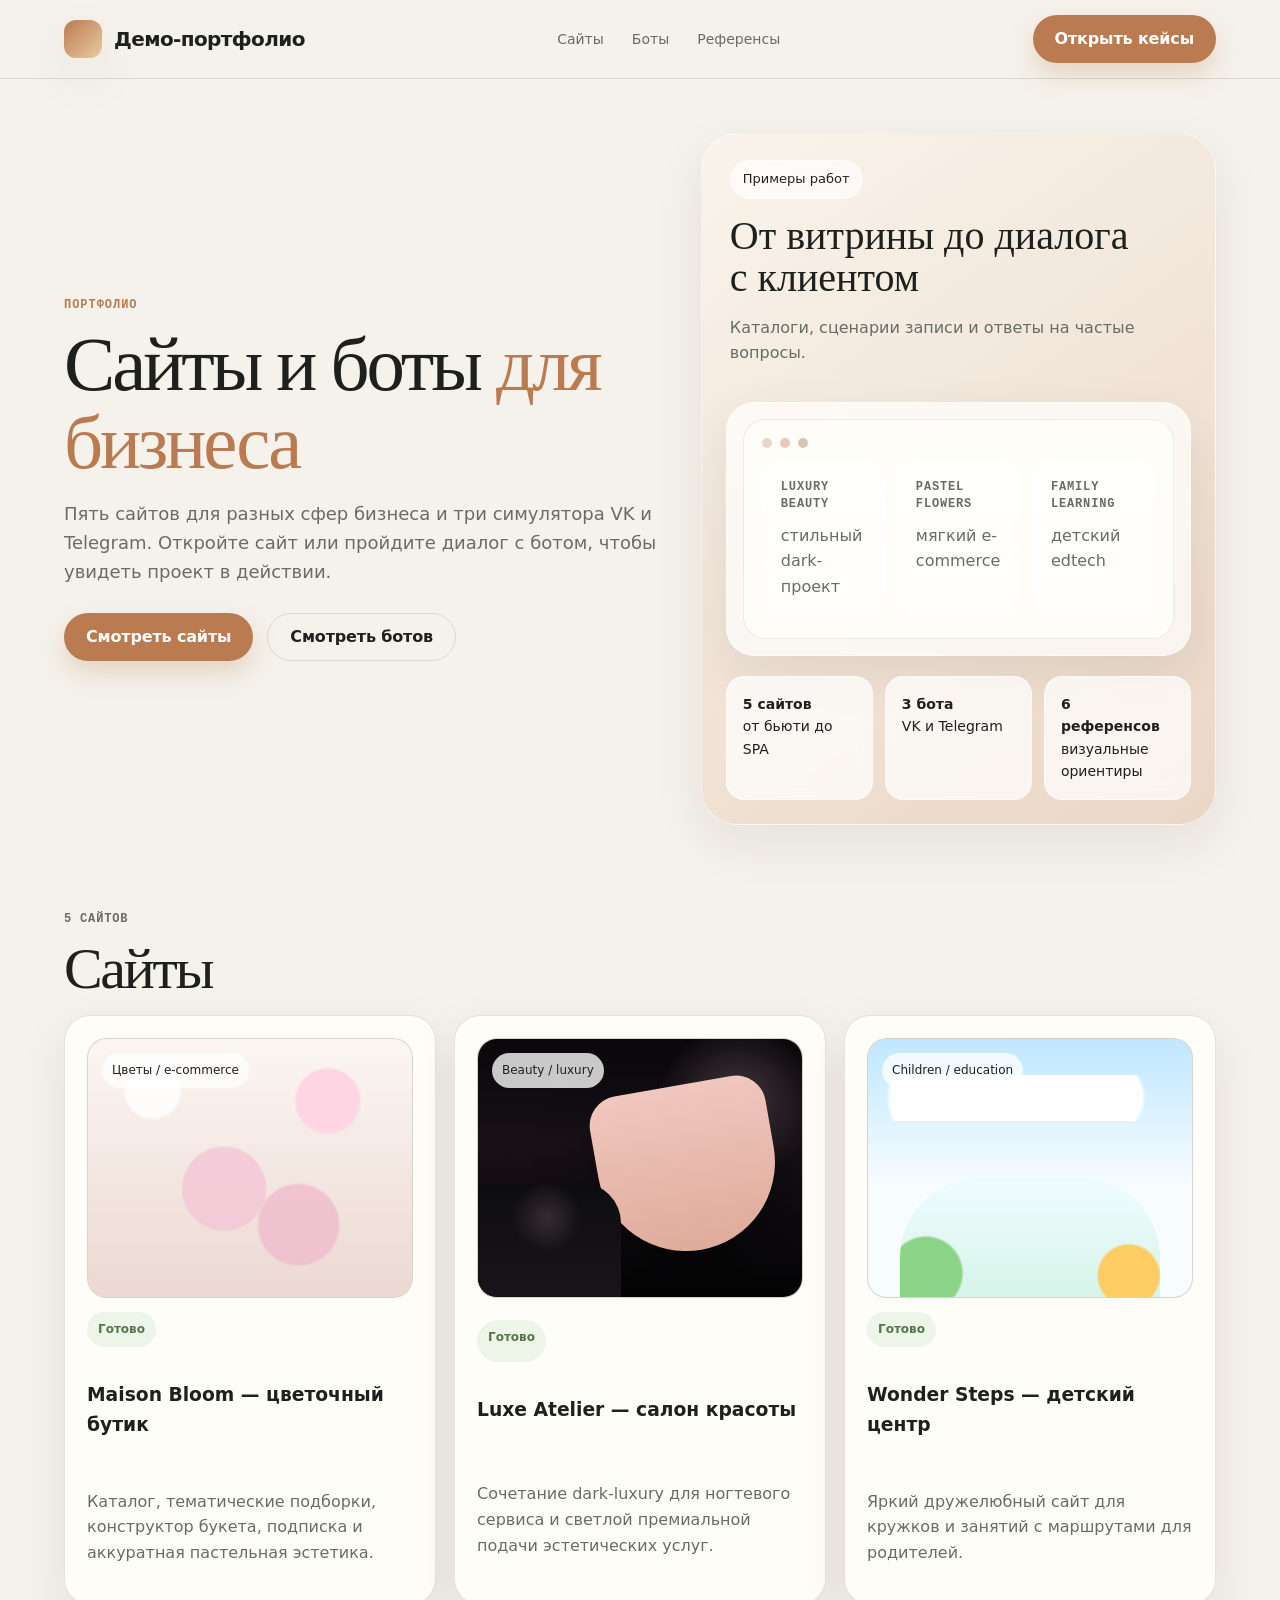
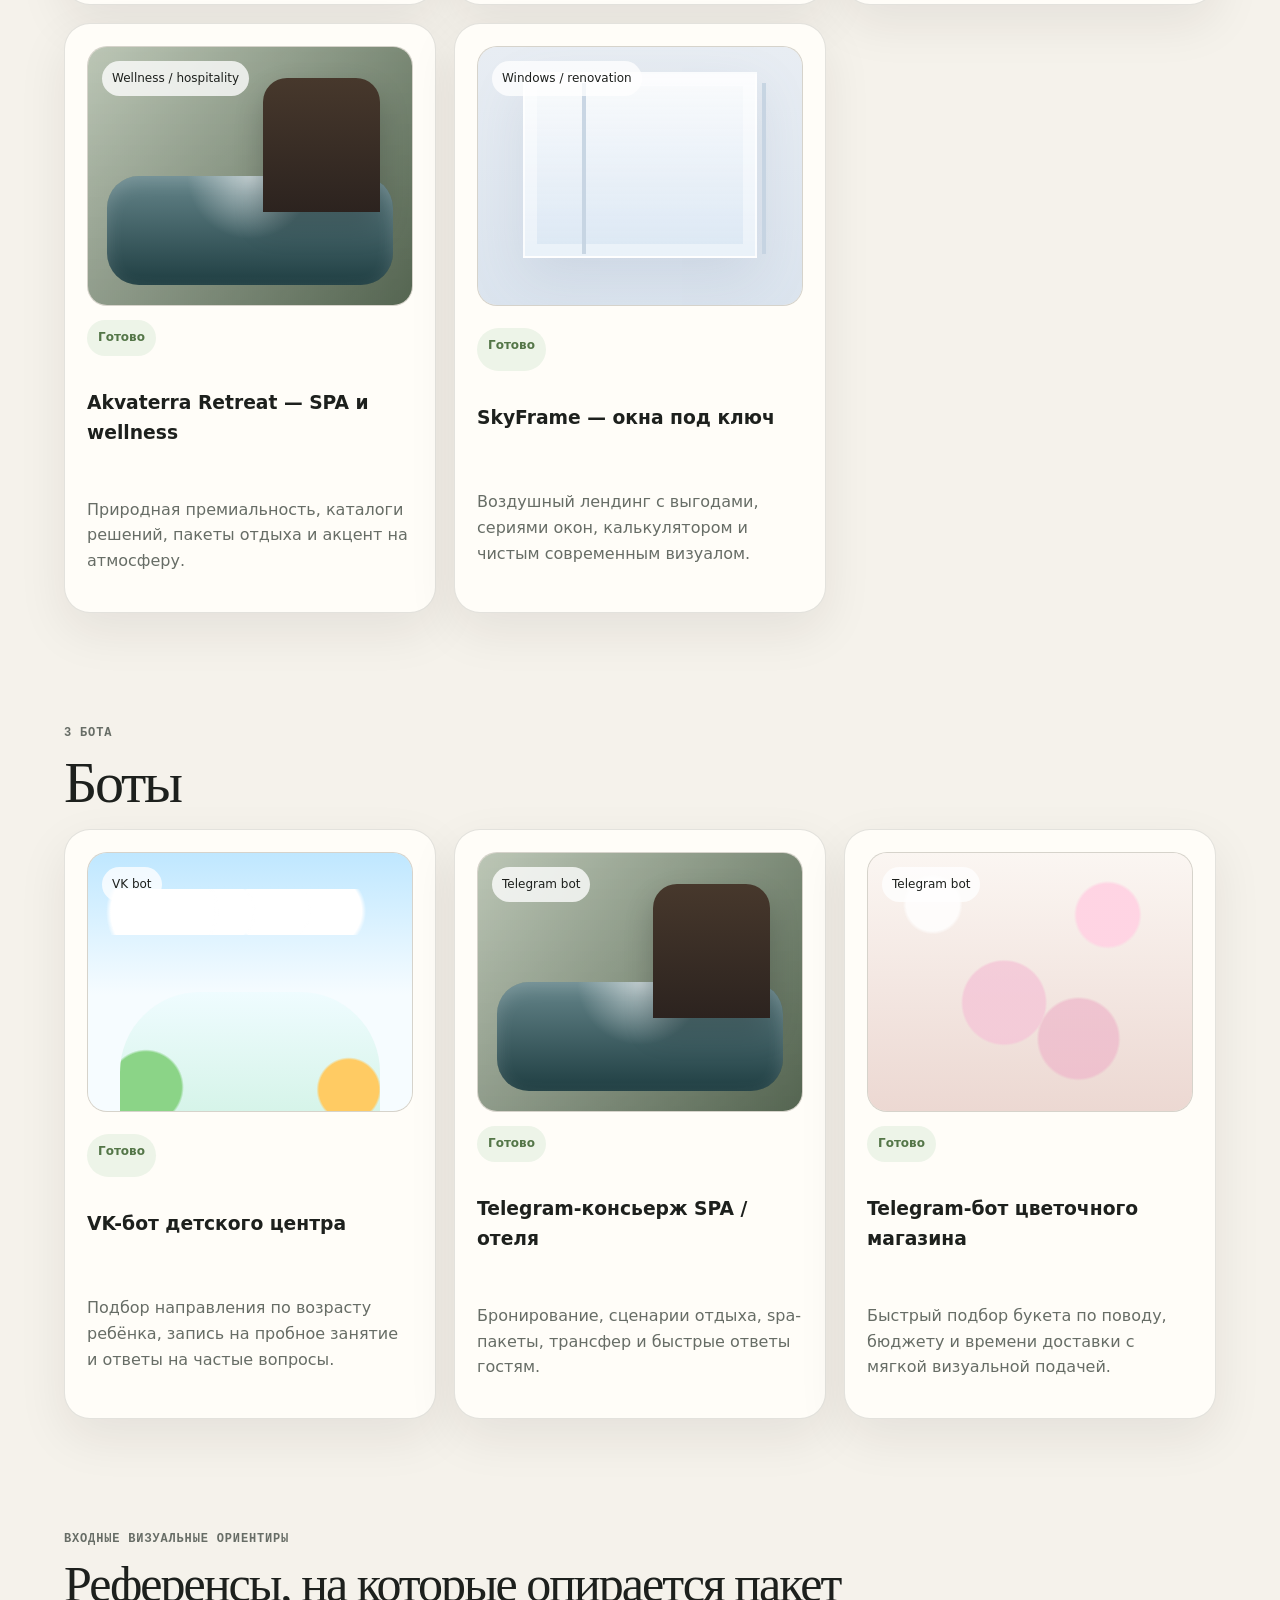
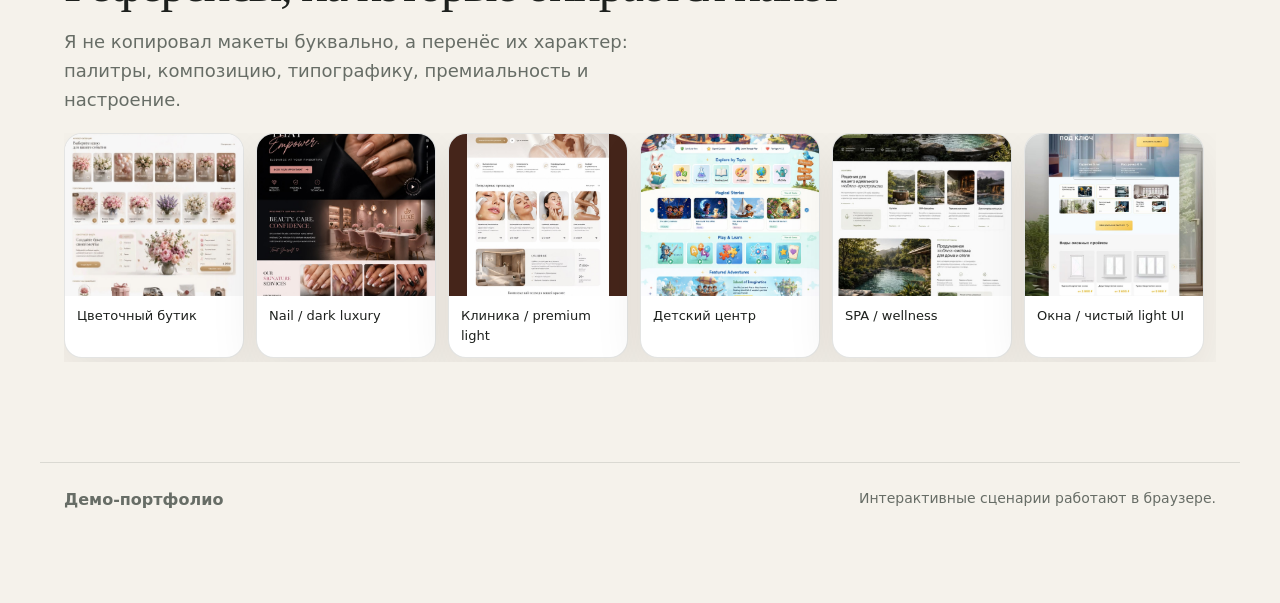
==== index.html @ 968091f8 "Publish eight portfolio demos" ====
<!doctype html>
<html lang="ru"><head>
<meta charset="utf-8"><meta name="viewport" content="width=device-width, initial-scale=1">
<title>Портфолио демо-кейсов — сайты и боты</title>
<meta name="description" content="5 сайтов и 3 бота в продуманном визуальном стиле">
<link rel="stylesheet" href="assets/styles.css"></head>
<body>
<div class="page">
<header class="topbar"><div class="container nav"><a class="brand" href="index.html"><span class="brand-mark"></span><span>Демо-портфолио</span></a><nav class="nav-links"><a href="#sites">Сайты</a><a href="#bots">Боты</a><a href="#refs">Референсы</a></nav><a class="btn" href="#sites">Открыть кейсы</a></div></header>
<section class="hero"><div class="container hero-grid"><div><div class="kicker">Портфолио</div><h1 class="display">Сайты и боты <strong>для бизнеса</strong></h1><p class="lead">Пять сайтов для разных сфер бизнеса и три симулятора VK и Telegram. Откройте сайт или пройдите диалог с ботом, чтобы увидеть проект в действии.</p><div class="hero-actions"><a class="btn" href="#sites">Смотреть сайты</a><a class="ghost" href="#bots">Смотреть ботов</a></div></div><div class="hero-visual portfolio-visual"><div class="hero-caption"><div class="badge">Примеры работ</div><h2 style="font:400 40px/1.05 var(--serif);margin:16px 0 8px;max-width:420px">От витрины до диалога с клиентом</h2><p class="muted" style="max-width:420px">Каталоги, сценарии записи и ответы на частые вопросы.</p></div><div class="hero-metrics"><div class="mini"><strong>5 сайтов</strong><br>от бьюти до SPA</div><div class="mini"><strong>3 бота</strong><br>VK и Telegram</div><div class="mini"><strong>6 референсов</strong><br>визуальные ориентиры</div></div><div class="preview-screen"><div class="preview-window"><div class="fake-browser"><i></i><i></i><i></i></div><div class="subtle-grid"><div class="thumb-soft"><div class="eyebrow">Luxury beauty</div><div class="muted">стильный dark-проект</div></div><div class="thumb-soft"><div class="eyebrow">Pastel flowers</div><div class="muted">мягкий e-commerce</div></div><div class="thumb-soft"><div class="eyebrow">Family learning</div><div class="muted">детский edtech</div></div></div></div></div></div></div></section>
<section class="section" id="sites"><div class="container"><div class="eyebrow">5 сайтов</div><h2 class="display" style="font-size:58px">Сайты</h2><div class="case-grid">
  <a class="case-card" href="pages/site-flowers.html"><div class="case-thumb"><div class="petal-bg"></div><span class="label">Цветы / e-commerce</span></div><div class="status-pill">Готово</div><h3>Maison Bloom — цветочный бутик</h3><p class="muted">Каталог, тематические подборки, конструктор букета, подписка и аккуратная пастельная эстетика.</p></a>
  <a class="case-card" href="pages/site-beauty.html"><div class="case-thumb"><div class="nail-visual"></div><span class="label">Beauty / luxury</span></div><div class="status-pill">Готово</div><h3>Luxe Atelier — салон красоты</h3><p class="muted">Сочетание dark-luxury для ногтевого сервиса и светлой премиальной подачи эстетических услуг.</p></a>
  <a class="case-card" href="pages/site-kids.html"><div class="case-thumb"><div class="kids-visual"></div><span class="label">Children / education</span></div><div class="status-pill">Готово</div><h3>Wonder Steps — детский центр</h3><p class="muted">Яркий дружелюбный сайт для кружков и занятий с маршрутами для родителей.</p></a>
  <a class="case-card" href="pages/site-spa.html"><div class="case-thumb"><div class="spa-visual"></div><span class="label">Wellness / hospitality</span></div><div class="status-pill">Готово</div><h3>Akvaterra Retreat — SPA и wellness</h3><p class="muted">Природная премиальность, каталоги решений, пакеты отдыха и акцент на атмосферу.</p></a>
  <a class="case-card" href="pages/site-windows.html"><div class="case-thumb"><div class="glass-visual"></div><span class="label">Windows / renovation</span></div><div class="status-pill">Готово</div><h3>SkyFrame — окна под ключ</h3><p class="muted">Воздушный лендинг с выгодами, сериями окон, калькулятором и чистым современным визуалом.</p></a>
</div></div></section>
<section class="section" id="bots"><div class="container"><div class="eyebrow">3 бота</div><h2 class="display" style="font-size:58px">Боты</h2><div class="case-grid">
  <a class="case-card" href="pages/bot-vk-kids.html"><div class="case-thumb"><div class="kids-visual"></div><span class="label">VK bot</span></div><div class="status-pill">Готово</div><h3>VK-бот детского центра</h3><p class="muted">Подбор направления по возрасту ребёнка, запись на пробное занятие и ответы на частые вопросы.</p></a>
  <a class="case-card" href="pages/bot-tg-spa.html"><div class="case-thumb"><div class="spa-visual"></div><span class="label">Telegram bot</span></div><div class="status-pill">Готово</div><h3>Telegram-консьерж SPA / отеля</h3><p class="muted">Бронирование, сценарии отдыха, spa-пакеты, трансфер и быстрые ответы гостям.</p></a>
  <a class="case-card" href="pages/bot-tg-flower.html"><div class="case-thumb"><div class="petal-bg"></div><span class="label">Telegram bot</span></div><div class="status-pill">Готово</div><h3>Telegram-бот цветочного магазина</h3><p class="muted">Быстрый подбор букета по поводу, бюджету и времени доставки с мягкой визуальной подачей.</p></a>
</div></div></section>
<section class="section" id="refs"><div class="container"><div class="eyebrow">Входные визуальные ориентиры</div><h2 class="display" style="font-size:50px">Референсы, на которые опирается пакет</h2><p class="lead">Я не копировал макеты буквально, а перенёс их характер: палитры, композицию, типографику, премиальность и настроение.</p><div class="ref-strip">
<a class="ref-mini" href="assets/flowers_ref.jpg"><img src="assets/flowers_ref.jpg" alt="Витрина цветочного магазина" loading="lazy"><span>Цветочный бутик</span></a>
<a class="ref-mini" href="assets/nails_ref.jpg"><img src="assets/nails_ref.jpg" alt="Сайт студии маникюра" loading="lazy"><span>Nail / dark luxury</span></a>
<a class="ref-mini" href="assets/clinic_ref.jpg"><img src="assets/clinic_ref.jpg" alt="Сайт клиники косметологии" loading="lazy"><span>Клиника / premium light</span></a>
<a class="ref-mini" href="assets/kids_ref.jpg"><img src="assets/kids_ref.jpg" alt="Образовательный сайт для детей" loading="lazy"><span>Детский центр</span></a>
<a class="ref-mini" href="assets/spa_ref.jpg"><img src="assets/spa_ref.jpg" alt="Сайт SPA и бассейнов" loading="lazy"><span>SPA / wellness</span></a>
<a class="ref-mini" href="assets/windows_ref.jpg"><img src="assets/windows_ref.jpg" alt="Сайт производителя окон" loading="lazy"><span>Окна / чистый light UI</span></a>
</div></div></section>
<footer class="footer"><div class="container footer-grid"><div><strong>Демо-портфолио</strong></div><div class="note">Интерактивные сценарии работают в браузере.</div></div></footer>
</div></body></html>
---- assets/styles.css ----
:root{
  --bg:#f5f2eb;--surface:#fffdf8;--surface-2:#f1ede5;--ink:#1d201d;--muted:#676d66;--line:rgba(29,32,29,.12);--accent:#ba7b50;
  --radius:24px;--radius-sm:16px;--shadow:0 18px 50px rgba(32,29,24,.08);
  --serif:"Georgia", "Times New Roman", serif;--sans: Inter, system-ui, -apple-system, BlinkMacSystemFont, "Segoe UI", sans-serif;
  --mono: ui-monospace, SFMono-Regular, Menlo, monospace;
  --max:1200px;
}
*{box-sizing:border-box}
html{scroll-behavior:smooth;scroll-padding-top:96px}
body{margin:0;background:var(--bg);color:var(--ink);font:400 16px/1.6 var(--sans);-webkit-font-smoothing:antialiased}
a{text-decoration:none;color:inherit}
img{max-width:100%;display:block}
button,input,select,textarea{font:inherit}
.container{max-width:var(--max);margin:0 auto;padding:0 24px}
.page{padding-bottom:70px}
.topbar{position:sticky;top:0;z-index:20;backdrop-filter:blur(18px);background:rgba(245,242,235,.82);border-bottom:1px solid var(--line)}
.topbar.dark{background:rgba(8,8,11,.78);color:#fff;border-color:rgba(255,255,255,.1)}
.nav{display:flex;align-items:center;justify-content:space-between;gap:18px;min-height:78px}
.brand{display:flex;align-items:center;gap:12px;font-weight:700;letter-spacing:-.03em;font-size:20px}
.brand-mark{width:38px;height:38px;border-radius:12px;background:linear-gradient(135deg,var(--accent),#ebcaa3);box-shadow:var(--shadow)}
.nav-links{display:flex;gap:28px;align-items:center;flex-wrap:wrap}
.nav-links a{font-size:14px;color:var(--muted)}
.dark .nav-links a{color:rgba(255,255,255,.78)}
.btn,.ghost,.chip{display:inline-flex;align-items:center;justify-content:center;gap:10px;border:none;border-radius:999px;min-height:48px;padding:0 22px;font-weight:600;letter-spacing:-.01em}
.btn{background:var(--accent);color:#fff;box-shadow:0 12px 24px rgba(186,123,80,.25)}
.ghost{background:transparent;border:1px solid var(--line);color:var(--ink)}
.dark .ghost{border-color:rgba(255,255,255,.16);color:#fff}
.section{padding:56px 0}
.hero{padding:54px 0 30px}
.hero-grid{display:grid;grid-template-columns:1.08fr .92fr;gap:32px;align-items:center}
.kicker{font:600 12px/1.4 var(--mono);letter-spacing:.08em;text-transform:uppercase;color:var(--accent)}
.display{font:400 clamp(42px,6vw,82px)/1.02 var(--serif);letter-spacing:-.04em;margin:12px 0 16px}
.display strong{font-weight:400;color:var(--accent)}
.lead{font-size:18px;color:var(--muted);max-width:640px}
.hero-actions{display:flex;gap:14px;flex-wrap:wrap;margin-top:26px}
.hero-visual{background:linear-gradient(145deg,#f9f4ec,#ead6c5);border-radius:36px;min-height:480px;position:relative;overflow:hidden;box-shadow:var(--shadow);border:1px solid rgba(255,255,255,.55)}
.hero-visual.dark{background:linear-gradient(180deg,#141116,#060607)}
.hero-visual.green{background:linear-gradient(145deg,#c9d6c0,#72816a)}
.hero-visual.blue{background:linear-gradient(180deg,#d9f2ff,#a8ddff)}
.panel{background:var(--surface);border-radius:var(--radius);border:1px solid var(--line);box-shadow:var(--shadow)}
.grid-2,.grid-3,.grid-4{display:grid;gap:18px}
.grid-2{grid-template-columns:repeat(2,minmax(0,1fr))}
.grid-3{grid-template-columns:repeat(3,minmax(0,1fr))}
.grid-4{grid-template-columns:repeat(4,minmax(0,1fr))}
.card{background:var(--surface);border:1px solid var(--line);border-radius:24px;padding:22px;box-shadow:var(--shadow)}
.card.soft{background:var(--surface-2)}
.card h3,.card h4{margin:0 0 8px}
.eyebrow{font:600 12px/1.4 var(--mono);letter-spacing:.07em;text-transform:uppercase;color:var(--muted);margin-bottom:10px}
.muted{color:var(--muted)}
.metric{font:500 34px/1 var(--serif);margin-bottom:8px}
.preview-screen{padding:16px;border-radius:28px;background:rgba(255,255,255,.7);backdrop-filter:blur(10px);position:absolute;inset:auto 24px 24px 24px;border:1px solid rgba(255,255,255,.6);box-shadow:var(--shadow)}
.preview-window{min-height:220px;border-radius:22px;padding:18px;background:var(--surface);border:1px solid rgba(29,32,29,.08)}
.fake-browser{display:flex;align-items:center;gap:8px;color:#aaa;margin-bottom:12px}
.fake-browser i{width:10px;height:10px;border-radius:50%;background:#e7d7cb;display:block}
.fake-browser i:nth-child(2){background:#eac7bb}.fake-browser i:nth-child(3){background:#d6c7b4}
.list{display:grid;gap:12px;padding:0;margin:0;list-style:none}
.list li{display:flex;align-items:flex-start;gap:12px}
.badge{display:inline-flex;align-items:center;gap:8px;padding:8px 12px;border-radius:999px;background:rgba(255,255,255,.64);border:1px solid rgba(255,255,255,.6);font-size:13px}
.feature-icon{width:42px;height:42px;border-radius:14px;background:rgba(186,123,80,.12);display:grid;place-items:center;font-size:18px;color:var(--accent);flex:0 0 auto}
.catalog{display:grid;grid-template-columns:repeat(4,minmax(0,1fr));gap:16px}
.product{border:1px solid var(--line);border-radius:24px;background:var(--surface);overflow:hidden;box-shadow:var(--shadow)}
.product-media{aspect-ratio:1.1;border-bottom:1px solid var(--line);position:relative;overflow:hidden}
.product-body{padding:16px}
.price{font-weight:700}
.media-blob,.petal-bg,.nail-visual,.spa-visual,.glass-visual,.kids-visual{width:100%;height:100%}
.petal-bg{background:
 radial-gradient(circle at 20% 20%, rgba(255,255,255,.82) 0 8%, transparent 9%),
 radial-gradient(circle at 74% 24%, rgba(255,211,227,.95) 0 10%, transparent 11%),
 radial-gradient(circle at 42% 58%, rgba(244,199,215,.85) 0 17%, transparent 18%),
 radial-gradient(circle at 65% 72%, rgba(238,185,203,.75) 0 14%, transparent 15%),
 linear-gradient(180deg,#fbf6f2,#ecd8d2);
}
.nail-visual{background:radial-gradient(circle at 80% 24%,rgba(246,206,215,.24),transparent 24%), linear-gradient(180deg,#09070a,#181117 40%,#040405);position:relative}
.nail-visual:before{content:'';position:absolute;right:8%;top:18%;width:55%;height:64%;border-radius:40px 40px 120px 120px;background:linear-gradient(180deg,#f0c7be,#dfab9b);box-shadow:0 30px 60px rgba(0,0,0,.45);transform:rotate(-10deg)}
.nail-visual:after{content:'';position:absolute;left:0;bottom:0;width:44%;height:44%;background:radial-gradient(circle at 48% 30%,rgba(255,193,203,.16),transparent 32%),linear-gradient(180deg,#0d0d10,#19141b);border-top-right-radius:40px}
.spa-visual{background:linear-gradient(180deg,rgba(24,37,26,.1),rgba(24,37,26,.2)),linear-gradient(120deg,#cfd9c8,#64755f);position:relative}
.spa-visual:before{content:'';position:absolute;left:6%;right:6%;bottom:8%;height:42%;border-radius:32px;background:radial-gradient(circle at 50% 0%,rgba(255,255,255,.55),transparent 35%),linear-gradient(180deg,#65858a,#1f3e42);box-shadow: inset 0 6px 18px rgba(255,255,255,.16)}
.spa-visual:after{content:'';position:absolute;right:10%;top:12%;width:36%;height:52%;background:linear-gradient(180deg,#47382c,#2c231f);border-radius:24px 24px 0 0;box-shadow:0 14px 30px rgba(0,0,0,.2)}
.glass-visual{background:linear-gradient(180deg,#e8edf3,#dbe4ee);position:relative}
.glass-visual:before{content:'';position:absolute;left:14%;right:14%;top:10%;height:70%;background:linear-gradient(180deg,rgba(255,255,255,.8),rgba(218,232,246,.7));border:2px solid rgba(255,255,255,.85);box-shadow:inset 0 0 0 12px rgba(255,255,255,.4), 0 20px 50px rgba(108,130,160,.15)}
.glass-visual:after{content:'';position:absolute;left:32%;top:14%;bottom:20%;width:4px;background:rgba(197,211,226,.9);box-shadow:180px 0 0 rgba(197,211,226,.9)}
.kids-visual{background:linear-gradient(180deg,#bfe7ff,#f6fcff 55%);position:relative;overflow:hidden}
.kids-visual:before{content:'';position:absolute;left:5%;right:5%;top:14%;height:18%;background:radial-gradient(circle at 20% 50%,#fff 0 22%,transparent 24%),radial-gradient(circle at 40% 50%,#fff 0 18%,transparent 20%),radial-gradient(circle at 58% 48%,#fff 0 20%,transparent 22%),radial-gradient(circle at 76% 48%,#fff 0 16%,transparent 18%)}
.kids-visual:after{content:'';position:absolute;left:10%;right:10%;bottom:0;height:46%;background:radial-gradient(circle at 10% 80%,#8bd487 0 14%,transparent 15%),radial-gradient(circle at 88% 82%,#ffcb63 0 12%,transparent 13%),linear-gradient(180deg,#effcff,#d6f4e9);border-top-left-radius:80px;border-top-right-radius:80px}
.hero-caption{position:absolute;left:28px;top:26px;right:28px;color:inherit;z-index:2}
.hero-caption.dark{color:#fff}
.hero-metrics{position:absolute;left:24px;right:24px;bottom:24px;display:grid;grid-template-columns:repeat(3,minmax(0,1fr));gap:12px;z-index:2}
.hero-metrics .mini{border-radius:18px;padding:16px;background:rgba(255,255,255,.72);backdrop-filter:blur(8px);border:1px solid rgba(255,255,255,.55);font-size:14px}
.hero-metrics.dark .mini{background:rgba(255,255,255,.08);color:#fff;border-color:rgba(255,255,255,.12)}
.split{display:grid;grid-template-columns:1fr 1fr;gap:18px}
.cta-banner{padding:30px;border-radius:32px;background:linear-gradient(135deg,#211f20,#574444);color:#fff;display:grid;grid-template-columns:1.1fr .9fr;gap:20px;align-items:center;box-shadow:var(--shadow)}
.cta-banner.light{background:linear-gradient(135deg,#f9f4ed,#e9ded4);color:var(--ink)}
.chat-shell{background:#fff;border:1px solid var(--line);border-radius:28px;overflow:hidden;box-shadow:var(--shadow)}
.chat-head{padding:18px 22px;border-bottom:1px solid var(--line);display:flex;align-items:center;gap:14px;background:rgba(255,255,255,.84)}
.chat-avatar{width:42px;height:42px;border-radius:14px;background:linear-gradient(135deg,var(--accent),#efcfad)}
.chat-log{padding:22px;display:grid;gap:12px;background:linear-gradient(180deg,#faf8f4,#f0ece3);min-height:380px}
.msg{max-width:82%;padding:14px 16px;border-radius:18px 18px 18px 6px;background:#fff;border:1px solid rgba(29,32,29,.08);box-shadow:var(--shadow)}
.msg.self{margin-left:auto;border-radius:18px 18px 6px 18px;background:#e8f1ff}
.msg.alt{background:#eef4e8}
.chat-actions{padding:18px 22px;border-top:1px solid var(--line);display:flex;gap:10px;flex-wrap:wrap;background:#fff}
.chat-actions button{border:1px solid var(--line);background:#f7f5ef;color:var(--ink);padding:10px 14px;border-radius:999px}
.flow-steps{display:grid;gap:12px}
.step{display:flex;gap:14px;align-items:flex-start;padding:16px;border:1px solid var(--line);border-radius:18px;background:var(--surface)}
.step-num{width:34px;height:34px;border-radius:12px;background:rgba(186,123,80,.12);display:grid;place-items:center;color:var(--accent);font-weight:700;flex:0 0 auto}
.footer{padding:44px 0 20px;color:var(--muted)}
.footer-grid{display:flex;justify-content:space-between;gap:18px;flex-wrap:wrap;padding-top:24px;border-top:1px solid var(--line)}
.note{font-size:14px;color:var(--muted)}
.case-grid{display:grid;grid-template-columns:repeat(3,minmax(0,1fr));gap:18px}
.case-card{padding:22px;background:var(--surface);border:1px solid var(--line);border-radius:26px;box-shadow:var(--shadow);display:grid;gap:14px}
.case-thumb{aspect-ratio:1.25;border-radius:20px;overflow:hidden;border:1px solid var(--line);background:#f0ebe3;position:relative}
.case-thumb .label{position:absolute;left:14px;top:14px;background:rgba(255,255,255,.78);padding:8px 10px;border-radius:999px;font-size:12px}
.status-pill{display:inline-flex;padding:8px 11px;border-radius:999px;background:#edf4e8;color:#547648;font-size:12px;font-weight:700;width:max-content}
.subtle-grid{display:grid;grid-template-columns:repeat(3,minmax(0,1fr));gap:12px}
.thumb-soft{border-radius:18px;padding:18px;background:linear-gradient(180deg,rgba(255,255,255,.75),rgba(255,255,255,.45));border:1px solid rgba(255,255,255,.55)}
.quote{padding:24px;border-radius:24px;background:var(--surface-2);border:1px solid var(--line)}
.tabs{display:flex;gap:10px;flex-wrap:wrap;margin:18px 0 0}
.tab-btn{border:1px solid var(--line);padding:10px 14px;border-radius:999px;background:#fff;color:var(--ink)}
.tab-btn.active{background:var(--ink);border-color:var(--ink);color:#fff}
.tab-pane{display:none}
.tab-pane.active{display:block}
.table{width:100%;border-collapse:collapse}
.table th,.table td{padding:14px 12px;border-bottom:1px solid var(--line);text-align:left;font-size:14px}
.ref-strip{display:flex;gap:12px;overflow:auto;padding-bottom:4px}
.ref-mini{width:180px;flex:0 0 auto;border-radius:18px;overflow:hidden;border:1px solid var(--line);background:#fff;box-shadow:var(--shadow)}
.ref-mini img{aspect-ratio:1.1;object-fit:cover}
.ref-mini span{display:block;padding:10px 12px;font-size:13px}
.hero-grid>*,.split>*,.cta-banner>*{min-width:0}
.hero-visual{display:flex;flex-direction:column;gap:20px;padding:24px}
.hero-visual> :is(.petal-bg,.nail-visual,.spa-visual,.glass-visual,.kids-visual){position:absolute;inset:0}
.hero-visual>.spa-visual::after,.hero-visual>.nail-visual::before{opacity:.24}
.hero-visual.green .hero-caption .muted{color:var(--ink)}
.hero-caption,.hero-metrics,.preview-screen{position:relative;inset:auto}
.hero-caption{margin:2px 4px 0}
.preview-screen{order:1;margin:0}
.hero-metrics{order:2;margin-top:auto}
.portfolio-visual .preview-screen{margin-top:auto}
.portfolio-visual .hero-metrics{margin-top:0}
.brand-mark,.chat-avatar{flex-shrink:0}
.msg{overflow-wrap:anywhere}
.ref-mini img{width:100%}
.demo-dialog{width:min(460px,calc(100% - 32px));padding:24px;max-height:85dvh;overflow:auto;color:var(--ink)}
.demo-dialog::backdrop{background:rgba(0,0,0,.55)}
.demo-dialog h2{margin:0 0 10px;font:400 30px/1.15 var(--serif)}
.demo-dialog form,.demo-dialog label{display:grid;gap:8px}
.demo-dialog [hidden]{display:none}
.demo-dialog select{width:100%;padding:8px 12px;background:var(--surface);color:var(--ink);border:1px solid var(--line);border-radius:12px}
.demo-dialog .hero-actions{margin-top:14px}
button:is(.btn,.ghost,.tab-btn),.chat-actions button{cursor:pointer}
@media (max-width: 1080px){
  .hero-grid,.split,.cta-banner,.case-grid{grid-template-columns:1fr}
  .grid-4,.catalog,.grid-3{grid-template-columns:repeat(2,minmax(0,1fr))}
}
@media (max-width: 760px){
  html{scroll-padding-top:130px}
  .container{padding:0 18px}
  .nav{display:grid;grid-template-columns:minmax(0,1fr) auto;gap:6px 10px;padding-block:8px;min-height:72px}
  .nav .brand{font-size:16px;line-height:1.2;gap:8px}
  .nav .brand-mark{width:28px;height:28px;border-radius:9px}
  .nav .btn{font-size:14px;padding:0 12px;min-height:44px;text-align:center}
  .nav-links{grid-column:1/-1;grid-row:2;gap:0 16px}
  .nav-links a{display:flex;align-items:center;min-height:44px}
  .hero{padding-top:34px}
  .hero-grid,.grid-2,.grid-3,.grid-4,.catalog,.subtle-grid{grid-template-columns:1fr}
  .hero-visual{min-height:0;padding:18px}
  .hero-metrics{grid-template-columns:1fr}
  .display,.hero-caption h2,.cta-banner h2,#builder h2,#calc h2{font-size:clamp(28px,9vw,40px)!important;overflow-wrap:anywhere}
  .lead{font-size:16px}
  .cta-banner{padding:22px}
}
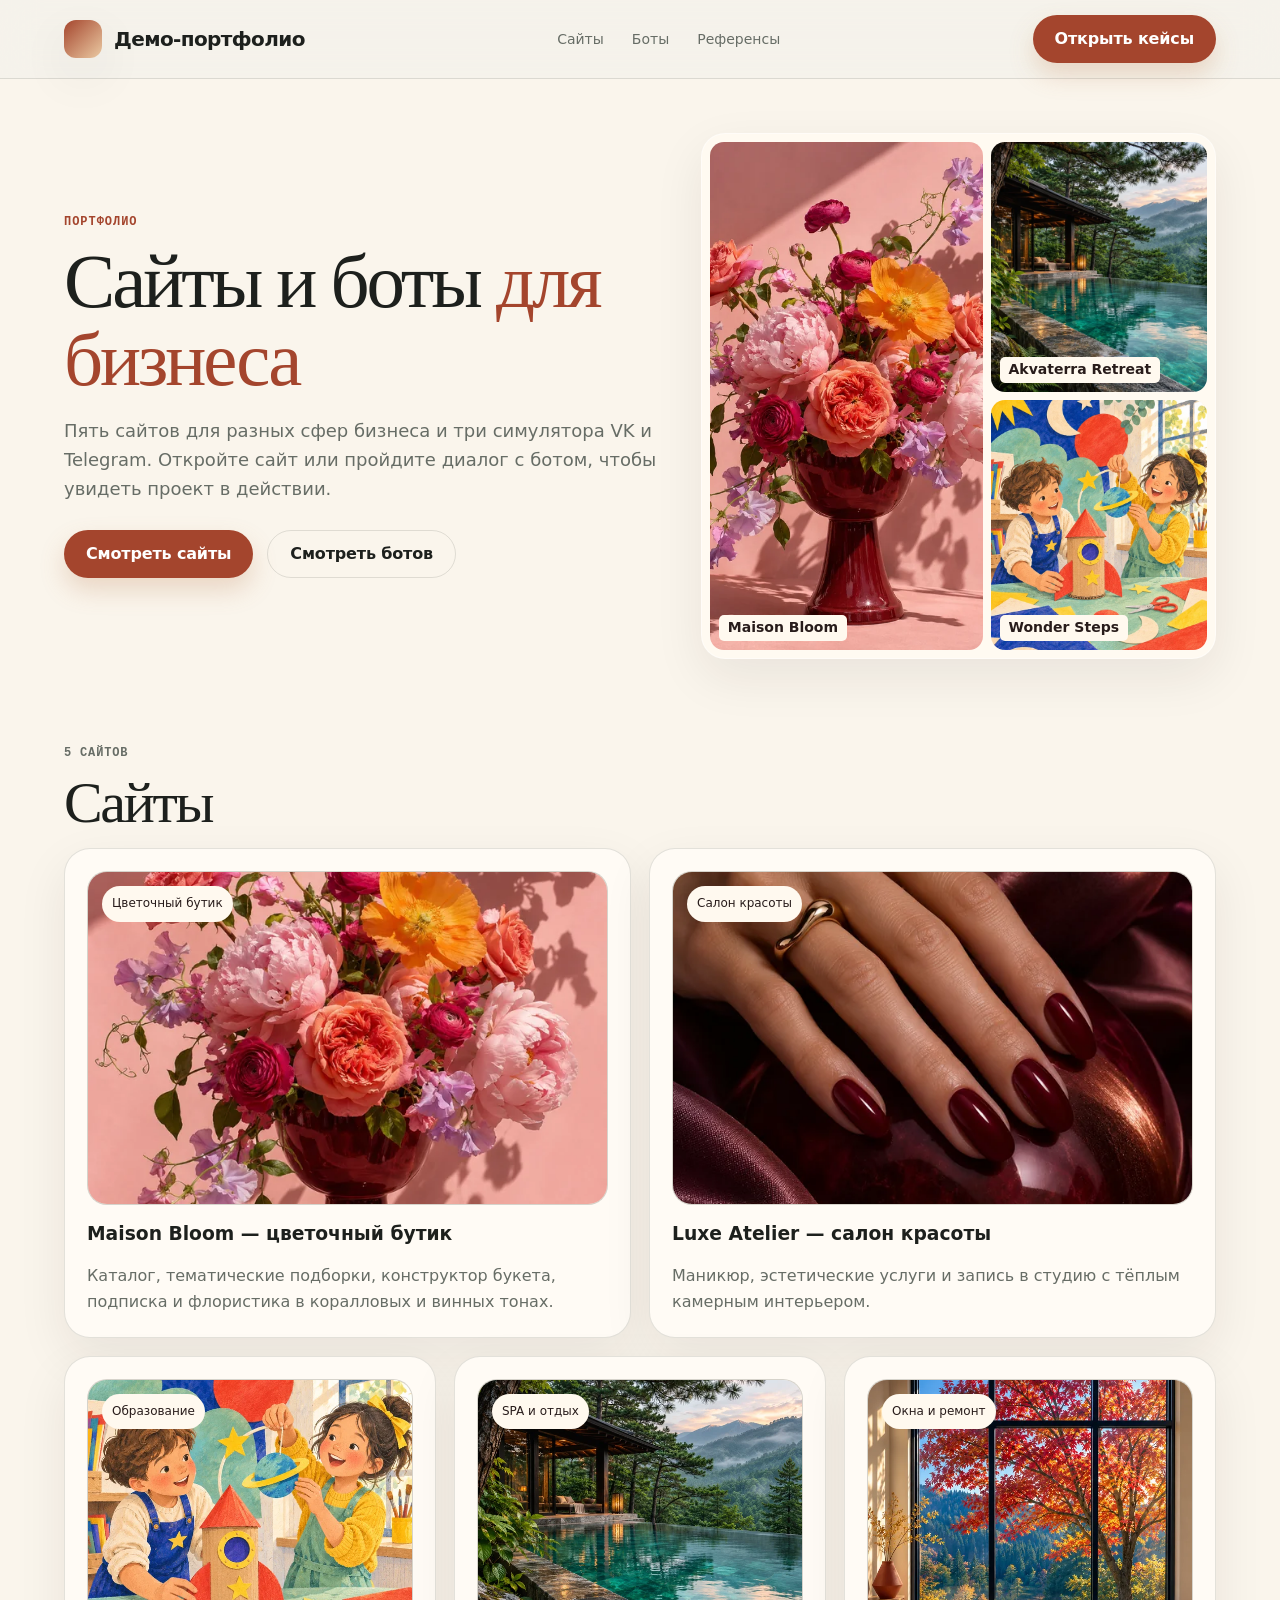
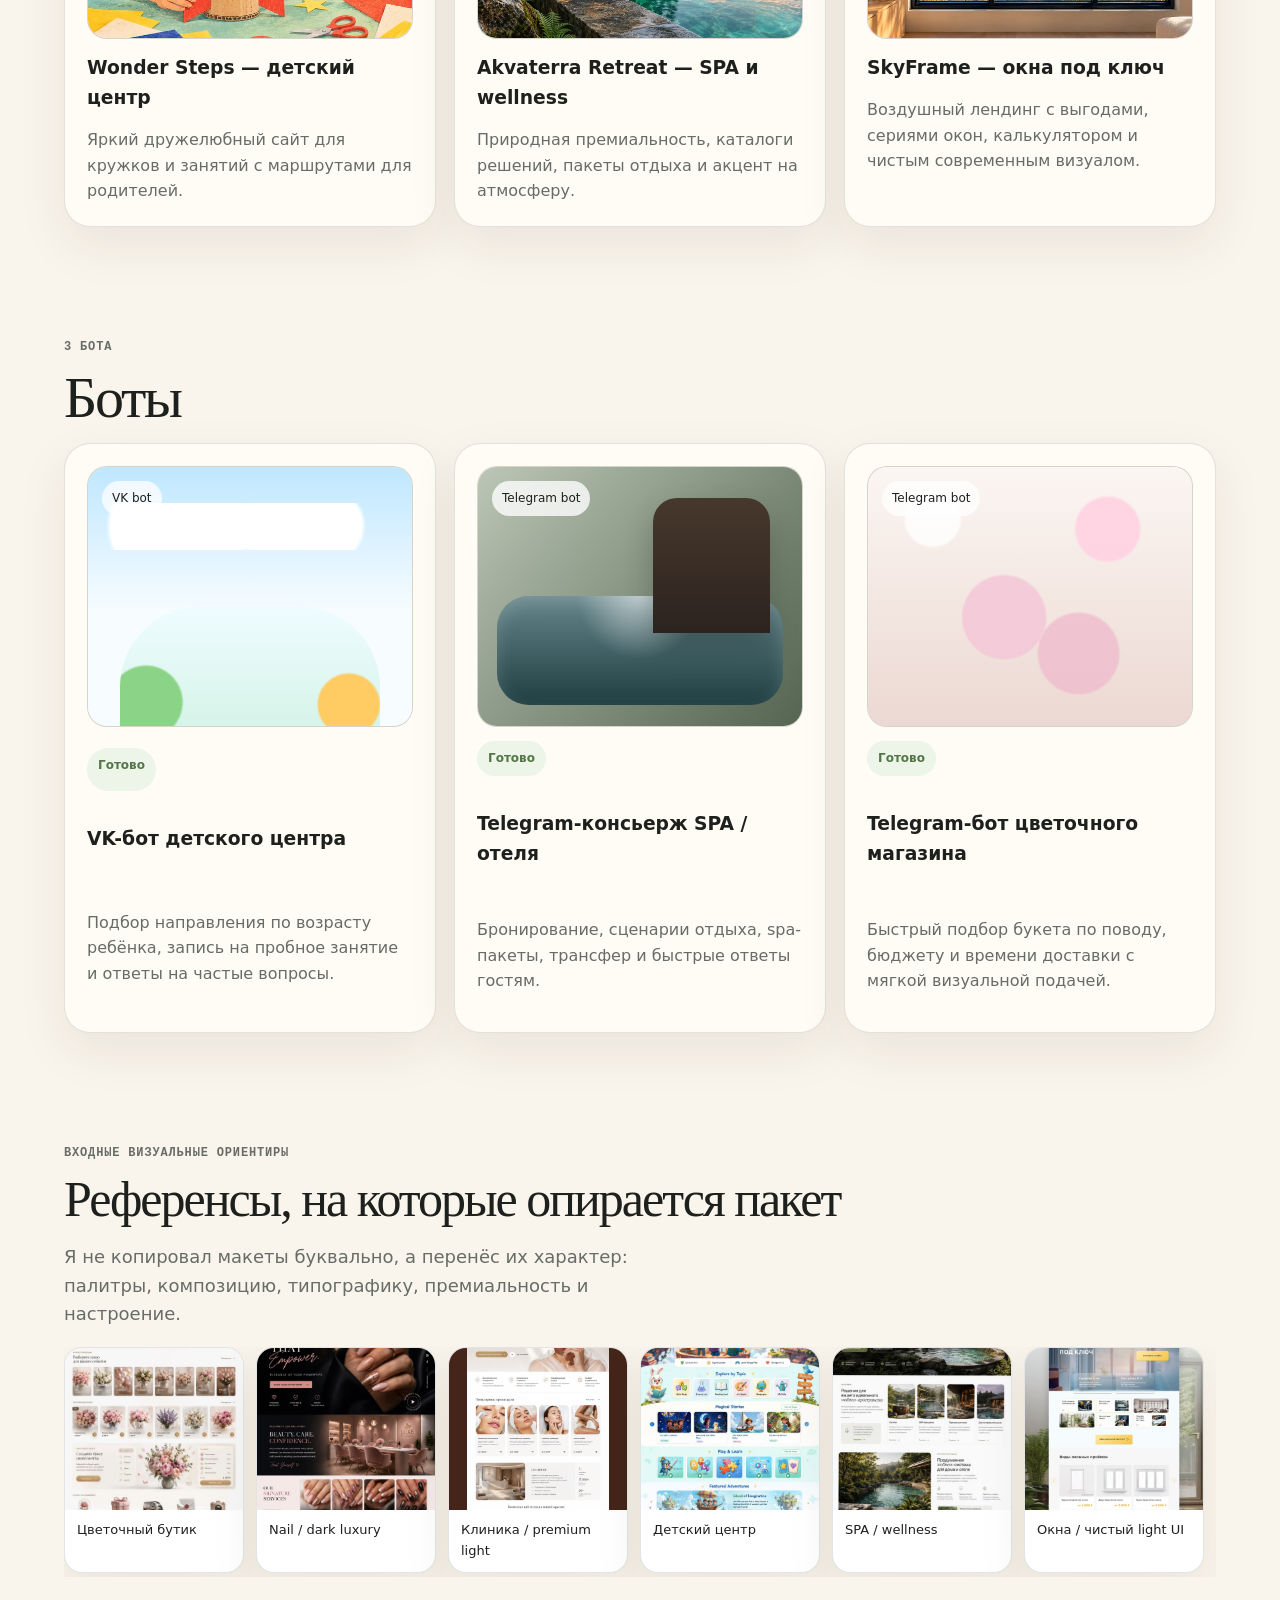
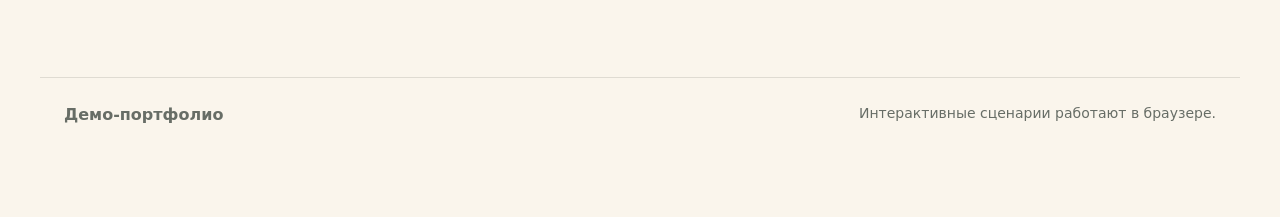
==== commit c4dc2c52: "Refresh portfolio with editorial imagery" ====
--- a/index.html
+++ b/index.html
@@ -3,17 +3,24 @@
 <meta charset="utf-8"><meta name="viewport" content="width=device-width, initial-scale=1">
 <title>Портфолио демо-кейсов — сайты и боты</title>
 <meta name="description" content="5 сайтов и 3 бота в продуманном визуальном стиле">
-<link rel="stylesheet" href="assets/styles.css"></head>
-<body>
+<link rel="stylesheet" href="assets/styles.css">
+<link rel="stylesheet" href="assets/editorial.css">
+</head>
+<body class="portfolio-page">
 <div class="page">
 <header class="topbar"><div class="container nav"><a class="brand" href="index.html"><span class="brand-mark"></span><span>Демо-портфолио</span></a><nav class="nav-links"><a href="#sites">Сайты</a><a href="#bots">Боты</a><a href="#refs">Референсы</a></nav><a class="btn" href="#sites">Открыть кейсы</a></div></header>
-<section class="hero"><div class="container hero-grid"><div><div class="kicker">Портфолио</div><h1 class="display">Сайты и боты <strong>для бизнеса</strong></h1><p class="lead">Пять сайтов для разных сфер бизнеса и три симулятора VK и Telegram. Откройте сайт или пройдите диалог с ботом, чтобы увидеть проект в действии.</p><div class="hero-actions"><a class="btn" href="#sites">Смотреть сайты</a><a class="ghost" href="#bots">Смотреть ботов</a></div></div><div class="hero-visual portfolio-visual"><div class="hero-caption"><div class="badge">Примеры работ</div><h2 style="font:400 40px/1.05 var(--serif);margin:16px 0 8px;max-width:420px">От витрины до диалога с клиентом</h2><p class="muted" style="max-width:420px">Каталоги, сценарии записи и ответы на частые вопросы.</p></div><div class="hero-metrics"><div class="mini"><strong>5 сайтов</strong><br>от бьюти до SPA</div><div class="mini"><strong>3 бота</strong><br>VK и Telegram</div><div class="mini"><strong>6 референсов</strong><br>визуальные ориентиры</div></div><div class="preview-screen"><div class="preview-window"><div class="fake-browser"><i></i><i></i><i></i></div><div class="subtle-grid"><div class="thumb-soft"><div class="eyebrow">Luxury beauty</div><div class="muted">стильный dark-проект</div></div><div class="thumb-soft"><div class="eyebrow">Pastel flowers</div><div class="muted">мягкий e-commerce</div></div><div class="thumb-soft"><div class="eyebrow">Family learning</div><div class="muted">детский edtech</div></div></div></div></div></div></div></section>
-<section class="section" id="sites"><div class="container"><div class="eyebrow">5 сайтов</div><h2 class="display" style="font-size:58px">Сайты</h2><div class="case-grid">
-  <a class="case-card" href="pages/site-flowers.html"><div class="case-thumb"><div class="petal-bg"></div><span class="label">Цветы / e-commerce</span></div><div class="status-pill">Готово</div><h3>Maison Bloom — цветочный бутик</h3><p class="muted">Каталог, тематические подборки, конструктор букета, подписка и аккуратная пастельная эстетика.</p></a>
-  <a class="case-card" href="pages/site-beauty.html"><div class="case-thumb"><div class="nail-visual"></div><span class="label">Beauty / luxury</span></div><div class="status-pill">Готово</div><h3>Luxe Atelier — салон красоты</h3><p class="muted">Сочетание dark-luxury для ногтевого сервиса и светлой премиальной подачи эстетических услуг.</p></a>
-  <a class="case-card" href="pages/site-kids.html"><div class="case-thumb"><div class="kids-visual"></div><span class="label">Children / education</span></div><div class="status-pill">Готово</div><h3>Wonder Steps — детский центр</h3><p class="muted">Яркий дружелюбный сайт для кружков и занятий с маршрутами для родителей.</p></a>
-  <a class="case-card" href="pages/site-spa.html"><div class="case-thumb"><div class="spa-visual"></div><span class="label">Wellness / hospitality</span></div><div class="status-pill">Готово</div><h3>Akvaterra Retreat — SPA и wellness</h3><p class="muted">Природная премиальность, каталоги решений, пакеты отдыха и акцент на атмосферу.</p></a>
-  <a class="case-card" href="pages/site-windows.html"><div class="case-thumb"><div class="glass-visual"></div><span class="label">Windows / renovation</span></div><div class="status-pill">Готово</div><h3>SkyFrame — окна под ключ</h3><p class="muted">Воздушный лендинг с выгодами, сериями окон, калькулятором и чистым современным визуалом.</p></a>
+<section class="hero"><div class="container hero-grid"><div><div class="kicker">Портфолио</div><h1 class="display">Сайты и боты <strong>для бизнеса</strong></h1><p class="lead">Пять сайтов для разных сфер бизнеса и три симулятора VK и Telegram. Откройте сайт или пройдите диалог с ботом, чтобы увидеть проект в действии.</p><div class="hero-actions"><a class="btn" href="#sites">Смотреть сайты</a><a class="ghost" href="#bots">Смотреть ботов</a></div></div><div class="hero-visual portfolio-art">
+  <a href="pages/site-flowers.html"><img src="assets/art/maison-bloom-preview.webp" alt="" fetchpriority="high"><span>Maison Bloom</span></a>
+  <a href="pages/site-spa.html"><img src="assets/art/akvaterra-preview.webp" alt=""><span>Akvaterra Retreat</span></a>
+  <a href="pages/site-kids.html"><img src="assets/art/wonder-steps-preview.webp" alt=""><span>Wonder Steps</span></a>
+</div>
+</div></section>
+<section class="section" id="sites"><div class="container"><div class="eyebrow">5 сайтов</div><h2 class="display" style="font-size:58px">Сайты</h2><div class="case-grid site-cases">
+  <a class="case-card art-card" href="pages/site-flowers.html"><div class="case-thumb"><img src="assets/art/maison-bloom-preview.webp" alt="" loading="lazy" decoding="async"><span class="label">Цветочный бутик</span></div><h3>Maison Bloom — цветочный бутик</h3><p class="muted">Каталог, тематические подборки, конструктор букета, подписка и флористика в коралловых и винных тонах.</p></a>
+  <a class="case-card art-card" href="pages/site-beauty.html"><div class="case-thumb"><img src="assets/art/luxe-atelier-preview.webp" alt="" loading="lazy" decoding="async"><span class="label">Салон красоты</span></div><h3>Luxe Atelier — салон красоты</h3><p class="muted">Маникюр, эстетические услуги и запись в студию с тёплым камерным интерьером.</p></a>
+  <a class="case-card art-card" href="pages/site-kids.html"><div class="case-thumb"><img src="assets/art/wonder-steps-preview.webp" alt="" loading="lazy" decoding="async"><span class="label">Образование</span></div><h3>Wonder Steps — детский центр</h3><p class="muted">Яркий дружелюбный сайт для кружков и занятий с маршрутами для родителей.</p></a>
+  <a class="case-card art-card" href="pages/site-spa.html"><div class="case-thumb"><img src="assets/art/akvaterra-preview.webp" alt="" loading="lazy" decoding="async"><span class="label">SPA и отдых</span></div><h3>Akvaterra Retreat — SPA и wellness</h3><p class="muted">Природная премиальность, каталоги решений, пакеты отдыха и акцент на атмосферу.</p></a>
+  <a class="case-card art-card" href="pages/site-windows.html"><div class="case-thumb"><img src="assets/art/skyframe-preview.webp" alt="" loading="lazy" decoding="async"><span class="label">Окна и ремонт</span></div><h3>SkyFrame — окна под ключ</h3><p class="muted">Воздушный лендинг с выгодами, сериями окон, калькулятором и чистым современным визуалом.</p></a>
 </div></div></section>
 <section class="section" id="bots"><div class="container"><div class="eyebrow">3 бота</div><h2 class="display" style="font-size:58px">Боты</h2><div class="case-grid">
   <a class="case-card" href="pages/bot-vk-kids.html"><div class="case-thumb"><div class="kids-visual"></div><span class="label">VK bot</span></div><div class="status-pill">Готово</div><h3>VK-бот детского центра</h3><p class="muted">Подбор направления по возрасту ребёнка, запись на пробное занятие и ответы на частые вопросы.</p></a>
--- a/assets/editorial.css
+++ b/assets/editorial.css
@@ -0,0 +1,176 @@
+.portfolio-page {
+  --accent: #a4452d;
+  --bg: #faf5ec;
+  --surface: #fffbf5;
+}
+
+.theme-flowers {
+  --bg: #fff2ec;
+  --surface: #fffbf7;
+  --surface-2: #f6dfdf;
+  --ink: #391922;
+  --muted: #6d4853;
+  --accent: #993254;
+  --art-background: #e5a29e;
+  --nav-tint: rgb(255 242 236 / .94);
+}
+
+.theme-beauty {
+  --bg: #21131b;
+  --surface: #31202a;
+  --surface-2: #402632;
+  --ink: #fff0ed;
+  --muted: #e1bec8;
+  --line: rgb(255 222 231 / .2);
+  --accent: #f3a8b1;
+  --action-ink: #3a1523;
+  --art-background: #4d2232;
+  --nav-tint: rgb(31 17 25 / .94);
+}
+
+.theme-kids {
+  --bg: #fff6df;
+  --surface: #fffcf0;
+  --surface-2: #dbefe7;
+  --ink: #1c2d51;
+  --muted: #41526c;
+  --accent: #2448b1;
+  --art-background: #ecca72;
+  --nav-tint: rgb(255 246 223 / .94);
+}
+
+.theme-spa {
+  --bg: #eaf1e7;
+  --surface: #f6f9f2;
+  --surface-2: #dfebde;
+  --ink: #142e24;
+  --muted: #405d4f;
+  --accent: #1e644c;
+  --art-background: #245a4b;
+  --nav-tint: rgb(234 241 231 / .94);
+}
+
+.theme-windows {
+  --bg: #ecf3fa;
+  --surface: #f9fcff;
+  --surface-2: #dae9f8;
+  --ink: #162747;
+  --muted: #465873;
+  --accent: #2857a4;
+  --art-background: #3b5a87;
+  --nav-tint: rgb(236 243 250 / .94);
+}
+
+.project-theme .topbar { background: var(--nav-tint); }
+.project-theme .brand-mark { background: linear-gradient(135deg, var(--accent), var(--art-background)); }
+.project-theme .btn { color: var(--action-ink, #fff); }
+.project-theme .cta-banner.light { background: var(--surface-2); }
+.project-theme .tab-btn { background: var(--surface); }
+.project-theme .tab-btn.active { background: var(--ink); color: var(--surface); }
+.project-theme :focus-visible, .portfolio-page :focus-visible {
+  outline: 2px solid var(--accent);
+  outline-offset: 4px;
+}
+
+.project-theme .hero-grid { grid-template-columns: minmax(0, 1fr) minmax(0, 1.04fr); gap: clamp(32px, 5vw, 76px); }
+.project-theme .hero .display { font-size: clamp(2.75rem, 5.4vw, 5rem); }
+.project-theme .hero .lead { max-width: 44ch; }
+.project-hero, .project-photo {
+  margin: 0;
+  background: var(--art-background);
+  overflow: hidden;
+}
+.project-hero {
+  aspect-ratio: 4 / 5;
+  max-height: 620px;
+  border-radius: 28px;
+  box-shadow: var(--shadow);
+}
+.project-hero img, .project-photo img, .portfolio-art img, .art-card .case-thumb img {
+  width: 100%;
+  height: 100%;
+  object-fit: cover;
+}
+.theme-flowers .project-hero { border-radius: 48% 48% 26px 26px / 27% 27% 26px 26px; }
+.theme-beauty .project-hero { border-radius: 6px; }
+.theme-beauty .btn { box-shadow: 0 12px 24px rgb(0 0 0 / .2); }
+.theme-beauty .cta-banner { background: linear-gradient(125deg, #4a2637, #291623); }
+.theme-kids .project-hero { border-radius: 38px 92px 38px 38px; transform: rotate(1deg); }
+.theme-kids .hero .display { font-family: var(--sans); font-weight: 800; }
+.theme-spa .project-hero { aspect-ratio: 1 / 1.08; border-radius: 14px 84px 14px 14px; }
+.theme-windows .project-hero { border-radius: 6px; border: 6px solid #f9fcff; }
+.theme-windows .hero .display { font-family: var(--sans); font-weight: 650; }
+.theme-kids .hero .display strong, .theme-windows .hero .display strong { font-weight: inherit; }
+
+.project-photo { aspect-ratio: 3 / 2; border-radius: 18px; }
+.project-photo--split { aspect-ratio: auto; min-height: 100%; position: relative; }
+.project-photo--split img { position: absolute; inset: 0; }
+.project-photo--inline { margin-bottom: 18px; }
+.program-panel { padding: 24px; }
+.detail-stack { display: grid; gap: 14px; }
+.project-theme .text-catalog .product { display: grid; align-content: start; background: var(--surface-2); }
+.project-theme .text-catalog .product-body { padding: 20px; overflow-wrap: anywhere; }
+.project-theme .text-catalog .product-body h4 { margin: 0 0 6px; font-size: 1.14rem; }
+.project-theme .text-catalog .product-body p { margin: 0; }
+.theme-kids .text-catalog .product:nth-child(even) { background: #fce2b5; }
+.theme-flowers .text-catalog .product:nth-child(even) { background: #f9e6d5; }
+
+.portfolio-art {
+  display: grid;
+  grid-template-columns: 1.26fr 1fr;
+  grid-template-rows: repeat(2, minmax(0, 1fr));
+  gap: 8px;
+  aspect-ratio: 1 / 1.02;
+  min-height: 0;
+  padding: 8px;
+  border-radius: 24px;
+  background: #fffaf1;
+}
+.portfolio-art a { position: relative; overflow: hidden; border-radius: 14px; }
+.portfolio-art a:first-child { grid-row: span 2; }
+.portfolio-art span {
+  position: absolute;
+  left: 9px;
+  bottom: 9px;
+  max-width: calc(100% - 18px);
+  padding: 4px 9px;
+  border-radius: 5px;
+  background: #fff9ef;
+  color: #281c1b;
+  font-size: .875rem;
+  font-weight: 650;
+  line-height: 1.25;
+}
+.portfolio-art img, .art-card img { transition: transform .3s ease; }
+.portfolio-art a:hover img, .art-card:hover img { transform: scale(1.035); }
+.portfolio-art a:focus-visible { outline-offset: -4px; }
+.site-cases .case-card { align-content: start; }
+.site-cases .case-card h3, .site-cases .case-card p { margin: 0; }
+.art-card .case-thumb img { position: absolute; inset: 0; }
+.art-card .case-thumb .label { background: #fff9ef; color: #281c1b; }
+
+@media (min-width: 901px) {
+  .site-cases { grid-template-columns: repeat(6, minmax(0, 1fr)); }
+  .site-cases .case-card { grid-column: span 2; }
+  .site-cases .case-card:nth-child(-n+2) { grid-column: span 3; }
+  .site-cases .case-card:nth-child(-n+2) .case-thumb { aspect-ratio: 1.56; }
+}
+
+@media (max-width: 900px) {
+  .project-theme .hero-grid { grid-template-columns: minmax(0, 1fr); gap: 24px; }
+  .project-hero { width: 100%; aspect-ratio: 1 / 1; }
+  .portfolio-art { max-height: 560px; }
+}
+
+@media (max-width: 1080px) {
+  .project-photo--split { min-height: 0; aspect-ratio: 3 / 2; }
+}
+
+@media (max-width: 410px) {
+  .project-theme .text-catalog .product-body { padding: 13px; }
+  .theme-kids .program-panel { padding: 16px; }
+}
+
+@media (prefers-reduced-motion: reduce) {
+  .portfolio-art img, .art-card img { transition: none; }
+}
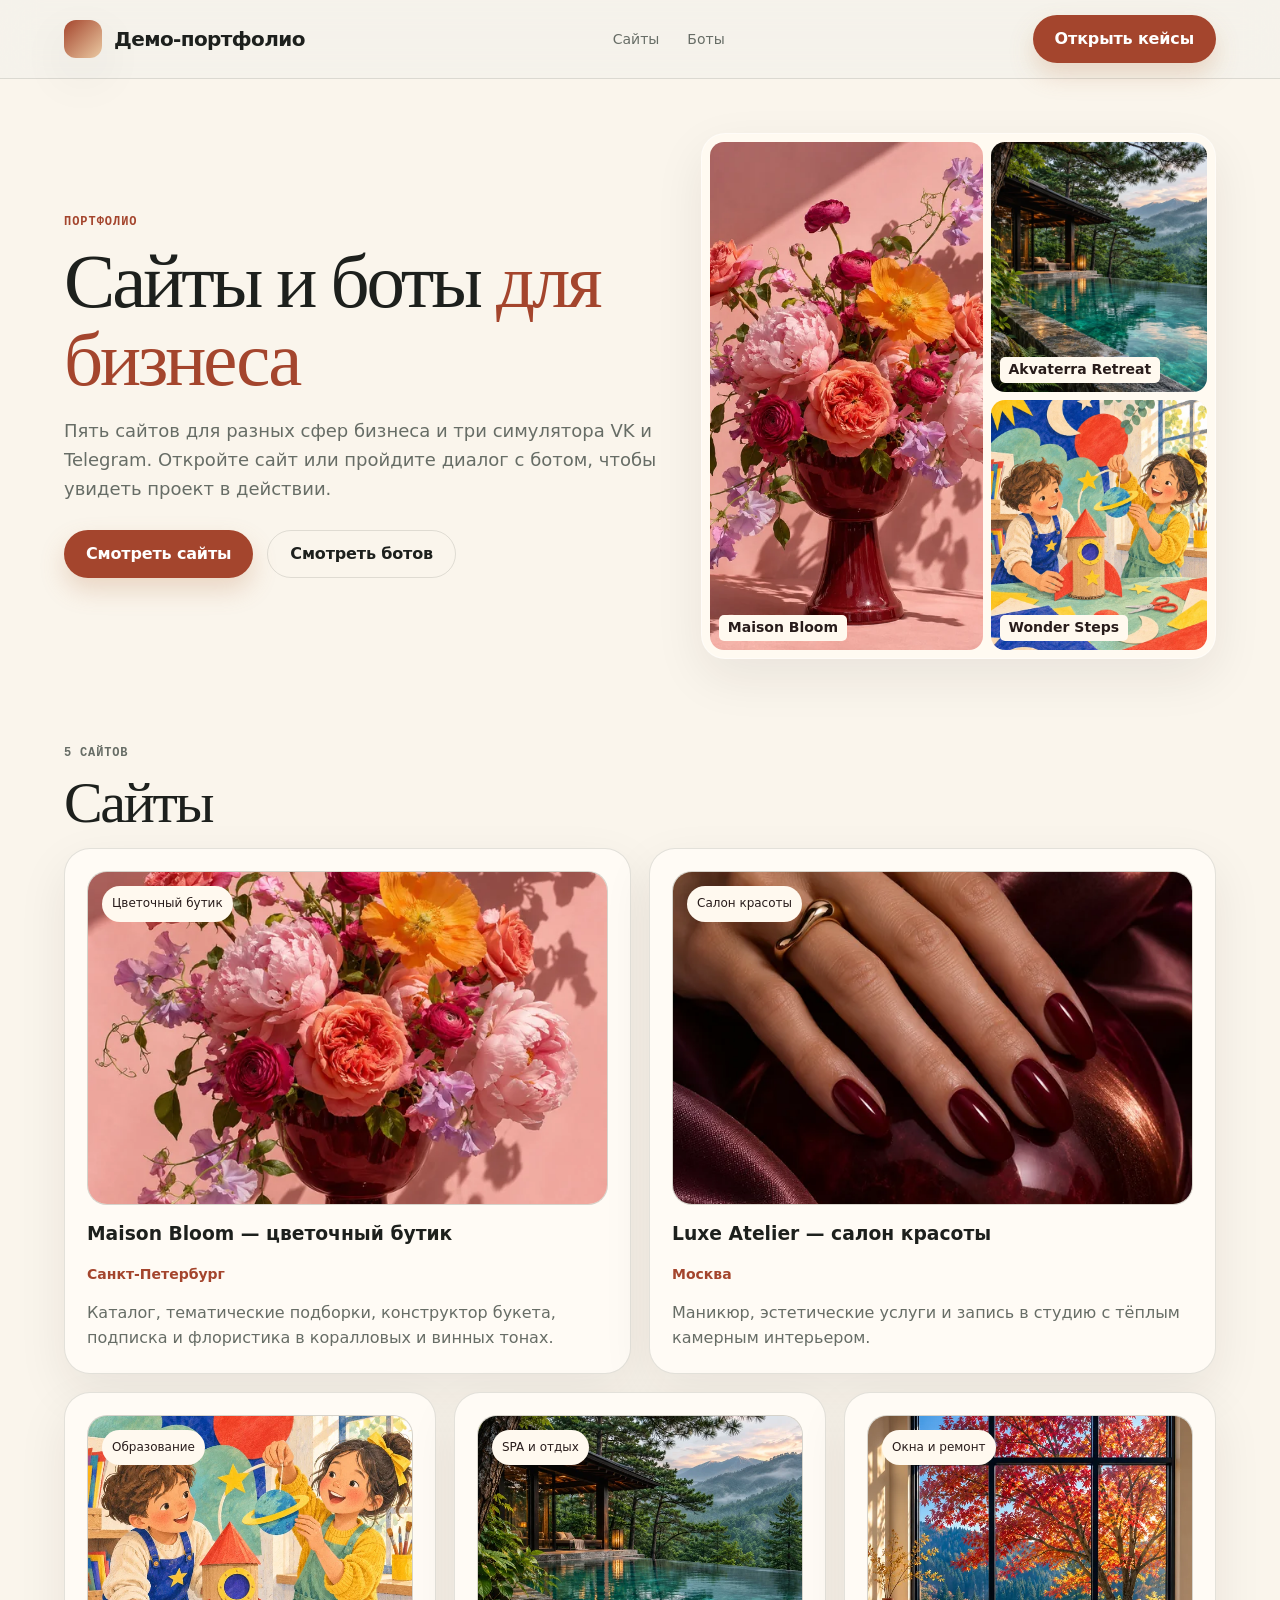
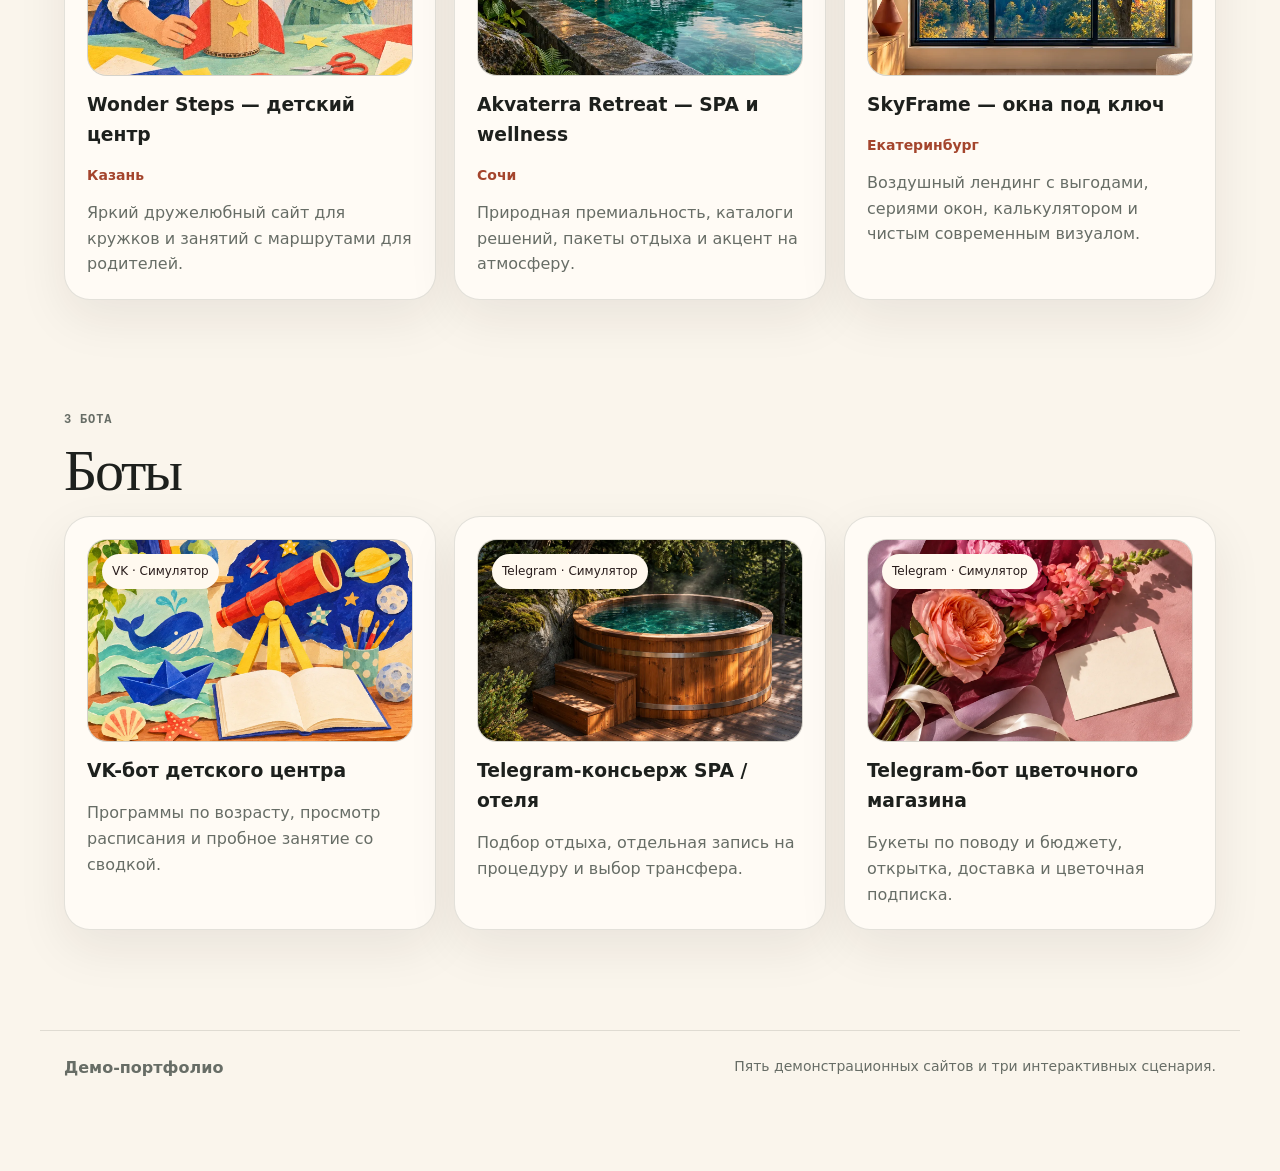
==== commit 17651d67: "Expand portfolio catalogs and interactive demos" ====
--- a/index.html
+++ b/index.html
@@ -5,10 +5,11 @@
 <meta name="description" content="5 сайтов и 3 бота в продуманном визуальном стиле">
 <link rel="stylesheet" href="assets/styles.css">
 <link rel="stylesheet" href="assets/editorial.css">
+<link rel="stylesheet" href="assets/experience.css">
 </head>
 <body class="portfolio-page">
 <div class="page">
-<header class="topbar"><div class="container nav"><a class="brand" href="index.html"><span class="brand-mark"></span><span>Демо-портфолио</span></a><nav class="nav-links"><a href="#sites">Сайты</a><a href="#bots">Боты</a><a href="#refs">Референсы</a></nav><a class="btn" href="#sites">Открыть кейсы</a></div></header>
+<header class="topbar"><div class="container nav"><a class="brand" href="index.html"><span class="brand-mark"></span><span>Демо-портфолио</span></a><nav class="nav-links"><a href="#sites">Сайты</a><a href="#bots">Боты</a></nav><a class="btn" href="#sites">Открыть кейсы</a></div></header>
 <section class="hero"><div class="container hero-grid"><div><div class="kicker">Портфолио</div><h1 class="display">Сайты и боты <strong>для бизнеса</strong></h1><p class="lead">Пять сайтов для разных сфер бизнеса и три симулятора VK и Telegram. Откройте сайт или пройдите диалог с ботом, чтобы увидеть проект в действии.</p><div class="hero-actions"><a class="btn" href="#sites">Смотреть сайты</a><a class="ghost" href="#bots">Смотреть ботов</a></div></div><div class="hero-visual portfolio-art">
   <a href="pages/site-flowers.html"><img src="assets/art/maison-bloom-preview.webp" alt="" fetchpriority="high"><span>Maison Bloom</span></a>
   <a href="pages/site-spa.html"><img src="assets/art/akvaterra-preview.webp" alt=""><span>Akvaterra Retreat</span></a>
@@ -16,24 +17,16 @@
 </div>
 </div></section>
 <section class="section" id="sites"><div class="container"><div class="eyebrow">5 сайтов</div><h2 class="display" style="font-size:58px">Сайты</h2><div class="case-grid site-cases">
-  <a class="case-card art-card" href="pages/site-flowers.html"><div class="case-thumb"><img src="assets/art/maison-bloom-preview.webp" alt="" loading="lazy" decoding="async"><span class="label">Цветочный бутик</span></div><h3>Maison Bloom — цветочный бутик</h3><p class="muted">Каталог, тематические подборки, конструктор букета, подписка и флористика в коралловых и винных тонах.</p></a>
-  <a class="case-card art-card" href="pages/site-beauty.html"><div class="case-thumb"><img src="assets/art/luxe-atelier-preview.webp" alt="" loading="lazy" decoding="async"><span class="label">Салон красоты</span></div><h3>Luxe Atelier — салон красоты</h3><p class="muted">Маникюр, эстетические услуги и запись в студию с тёплым камерным интерьером.</p></a>
-  <a class="case-card art-card" href="pages/site-kids.html"><div class="case-thumb"><img src="assets/art/wonder-steps-preview.webp" alt="" loading="lazy" decoding="async"><span class="label">Образование</span></div><h3>Wonder Steps — детский центр</h3><p class="muted">Яркий дружелюбный сайт для кружков и занятий с маршрутами для родителей.</p></a>
-  <a class="case-card art-card" href="pages/site-spa.html"><div class="case-thumb"><img src="assets/art/akvaterra-preview.webp" alt="" loading="lazy" decoding="async"><span class="label">SPA и отдых</span></div><h3>Akvaterra Retreat — SPA и wellness</h3><p class="muted">Природная премиальность, каталоги решений, пакеты отдыха и акцент на атмосферу.</p></a>
-  <a class="case-card art-card" href="pages/site-windows.html"><div class="case-thumb"><img src="assets/art/skyframe-preview.webp" alt="" loading="lazy" decoding="async"><span class="label">Окна и ремонт</span></div><h3>SkyFrame — окна под ключ</h3><p class="muted">Воздушный лендинг с выгодами, сериями окон, калькулятором и чистым современным визуалом.</p></a>
+  <a class="case-card art-card" href="pages/site-flowers.html"><div class="case-thumb"><img src="assets/art/maison-bloom-preview.webp" alt="" loading="lazy" decoding="async"><span class="label">Цветочный бутик</span></div><h3>Maison Bloom — цветочный бутик</h3><p class="case-location">Санкт-Петербург</p><p class="muted">Каталог, тематические подборки, конструктор букета, подписка и флористика в коралловых и винных тонах.</p></a>
+  <a class="case-card art-card" href="pages/site-beauty.html"><div class="case-thumb"><img src="assets/art/luxe-atelier-preview.webp" alt="" loading="lazy" decoding="async"><span class="label">Салон красоты</span></div><h3>Luxe Atelier — салон красоты</h3><p class="case-location">Москва</p><p class="muted">Маникюр, эстетические услуги и запись в студию с тёплым камерным интерьером.</p></a>
+  <a class="case-card art-card" href="pages/site-kids.html"><div class="case-thumb"><img src="assets/art/wonder-steps-preview.webp" alt="" loading="lazy" decoding="async"><span class="label">Образование</span></div><h3>Wonder Steps — детский центр</h3><p class="case-location">Казань</p><p class="muted">Яркий дружелюбный сайт для кружков и занятий с маршрутами для родителей.</p></a>
+  <a class="case-card art-card" href="pages/site-spa.html"><div class="case-thumb"><img src="assets/art/akvaterra-preview.webp" alt="" loading="lazy" decoding="async"><span class="label">SPA и отдых</span></div><h3>Akvaterra Retreat — SPA и wellness</h3><p class="case-location">Сочи</p><p class="muted">Природная премиальность, каталоги решений, пакеты отдыха и акцент на атмосферу.</p></a>
+  <a class="case-card art-card" href="pages/site-windows.html"><div class="case-thumb"><img src="assets/art/skyframe-preview.webp" alt="" loading="lazy" decoding="async"><span class="label">Окна и ремонт</span></div><h3>SkyFrame — окна под ключ</h3><p class="case-location">Екатеринбург</p><p class="muted">Воздушный лендинг с выгодами, сериями окон, калькулятором и чистым современным визуалом.</p></a>
 </div></div></section>
-<section class="section" id="bots"><div class="container"><div class="eyebrow">3 бота</div><h2 class="display" style="font-size:58px">Боты</h2><div class="case-grid">
-  <a class="case-card" href="pages/bot-vk-kids.html"><div class="case-thumb"><div class="kids-visual"></div><span class="label">VK bot</span></div><div class="status-pill">Готово</div><h3>VK-бот детского центра</h3><p class="muted">Подбор направления по возрасту ребёнка, запись на пробное занятие и ответы на частые вопросы.</p></a>
-  <a class="case-card" href="pages/bot-tg-spa.html"><div class="case-thumb"><div class="spa-visual"></div><span class="label">Telegram bot</span></div><div class="status-pill">Готово</div><h3>Telegram-консьерж SPA / отеля</h3><p class="muted">Бронирование, сценарии отдыха, spa-пакеты, трансфер и быстрые ответы гостям.</p></a>
-  <a class="case-card" href="pages/bot-tg-flower.html"><div class="case-thumb"><div class="petal-bg"></div><span class="label">Telegram bot</span></div><div class="status-pill">Готово</div><h3>Telegram-бот цветочного магазина</h3><p class="muted">Быстрый подбор букета по поводу, бюджету и времени доставки с мягкой визуальной подачей.</p></a>
+<section class="section" id="bots"><div class="container"><div class="eyebrow">3 бота</div><h2 class="display" style="font-size:58px">Боты</h2><div class="case-grid bot-cases">
+  <a class="case-card art-card" href="pages/bot-vk-kids.html"><div class="case-thumb"><img src="assets/art/wonder-steps-detail.webp" alt="" loading="lazy" decoding="async"><span class="label">VK · Симулятор</span></div><h3>VK-бот детского центра</h3><p class="muted">Программы по возрасту, просмотр расписания и пробное занятие со сводкой.</p></a>
+  <a class="case-card art-card" href="pages/bot-tg-spa.html"><div class="case-thumb"><img src="assets/art/akvaterra-detail.webp" alt="" loading="lazy" decoding="async"><span class="label">Telegram · Симулятор</span></div><h3>Telegram-консьерж SPA / отеля</h3><p class="muted">Подбор отдыха, отдельная запись на процедуру и выбор трансфера.</p></a>
+  <a class="case-card art-card" href="pages/bot-tg-flower.html"><div class="case-thumb"><img src="assets/art/maison-bloom-detail.webp" alt="" loading="lazy" decoding="async"><span class="label">Telegram · Симулятор</span></div><h3>Telegram-бот цветочного магазина</h3><p class="muted">Букеты по поводу и бюджету, открытка, доставка и цветочная подписка.</p></a>
 </div></div></section>
-<section class="section" id="refs"><div class="container"><div class="eyebrow">Входные визуальные ориентиры</div><h2 class="display" style="font-size:50px">Референсы, на которые опирается пакет</h2><p class="lead">Я не копировал макеты буквально, а перенёс их характер: палитры, композицию, типографику, премиальность и настроение.</p><div class="ref-strip">
-<a class="ref-mini" href="assets/flowers_ref.jpg"><img src="assets/flowers_ref.jpg" alt="Витрина цветочного магазина" loading="lazy"><span>Цветочный бутик</span></a>
-<a class="ref-mini" href="assets/nails_ref.jpg"><img src="assets/nails_ref.jpg" alt="Сайт студии маникюра" loading="lazy"><span>Nail / dark luxury</span></a>
-<a class="ref-mini" href="assets/clinic_ref.jpg"><img src="assets/clinic_ref.jpg" alt="Сайт клиники косметологии" loading="lazy"><span>Клиника / premium light</span></a>
-<a class="ref-mini" href="assets/kids_ref.jpg"><img src="assets/kids_ref.jpg" alt="Образовательный сайт для детей" loading="lazy"><span>Детский центр</span></a>
-<a class="ref-mini" href="assets/spa_ref.jpg"><img src="assets/spa_ref.jpg" alt="Сайт SPA и бассейнов" loading="lazy"><span>SPA / wellness</span></a>
-<a class="ref-mini" href="assets/windows_ref.jpg"><img src="assets/windows_ref.jpg" alt="Сайт производителя окон" loading="lazy"><span>Окна / чистый light UI</span></a>
-</div></div></section>
-<footer class="footer"><div class="container footer-grid"><div><strong>Демо-портфолио</strong></div><div class="note">Интерактивные сценарии работают в браузере.</div></div></footer>
+<footer class="footer"><div class="container footer-grid"><div><strong>Демо-портфолио</strong></div><div class="note">Пять демонстрационных сайтов и три интерактивных сценария.</div></div></footer>
 </div></body></html>
--- a/assets/styles.css
+++ b/assets/styles.css
@@ -121,10 +121,6 @@
 .tab-pane.active{display:block}
 .table{width:100%;border-collapse:collapse}
 .table th,.table td{padding:14px 12px;border-bottom:1px solid var(--line);text-align:left;font-size:14px}
-.ref-strip{display:flex;gap:12px;overflow:auto;padding-bottom:4px}
-.ref-mini{width:180px;flex:0 0 auto;border-radius:18px;overflow:hidden;border:1px solid var(--line);background:#fff;box-shadow:var(--shadow)}
-.ref-mini img{aspect-ratio:1.1;object-fit:cover}
-.ref-mini span{display:block;padding:10px 12px;font-size:13px}
 .hero-grid>*,.split>*,.cta-banner>*{min-width:0}
 .hero-visual{display:flex;flex-direction:column;gap:20px;padding:24px}
 .hero-visual> :is(.petal-bg,.nail-visual,.spa-visual,.glass-visual,.kids-visual){position:absolute;inset:0}
@@ -138,7 +134,6 @@
 .portfolio-visual .hero-metrics{margin-top:0}
 .brand-mark,.chat-avatar{flex-shrink:0}
 .msg{overflow-wrap:anywhere}
-.ref-mini img{width:100%}
 .demo-dialog{width:min(460px,calc(100% - 32px));padding:24px;max-height:85dvh;overflow:auto;color:var(--ink)}
 .demo-dialog::backdrop{background:rgba(0,0,0,.55)}
 .demo-dialog h2{margin:0 0 10px;font:400 30px/1.15 var(--serif)}
--- a/assets/experience.css
+++ b/assets/experience.css
@@ -0,0 +1,350 @@
+.case-location {
+  color: var(--accent);
+  font-size: .875rem;
+  font-weight: 650;
+}
+
+.bot-cases .case-card { align-content: start; }
+.bot-cases .case-card h3, .bot-cases .case-card p { margin: 0; }
+.bot-cases .case-thumb { aspect-ratio: 1.6; }
+
+.section-heading { max-width: 660px; margin-bottom: 24px; }
+.section-heading h2, .faq-layout > h2, .bot-callout h2, .cta-banner h2 {
+  margin: 0;
+  font: 400 clamp(1.85rem, 4.4vw, 3.5rem)/1.08 var(--serif);
+  letter-spacing: -.035em;
+  overflow-wrap: anywhere;
+}
+.section-heading p, .bot-callout p, .cta-banner p { margin: 12px 0 0; }
+.section-heading p, .service-card p, .catalog-card > p:not(.catalog-category), .faq p, .bot-callout p {
+  color: var(--muted);
+}
+.compact { padding-block: 24px; }
+
+.service-section { background: var(--surface-2); }
+.service-grid, .offer-grid {
+  display: grid;
+  grid-template-columns: repeat(3, minmax(0, 1fr));
+  gap: 16px;
+}
+
+.service-card, .catalog-card {
+  min-width: 0;
+  padding: 20px;
+  border-radius: 18px;
+  border: 1px solid var(--line);
+  background: var(--surface);
+  overflow-wrap: anywhere;
+}
+.service-card { border-top: 3px solid var(--accent); }
+.service-card h3, .catalog-card h3 { margin: 0; line-height: 1.25; font-size: 1.2rem; }
+.service-card p, .catalog-card p { margin: 8px 0 0; }
+.catalog-card {
+  display: flex;
+  flex-direction: column;
+  min-height: 215px;
+  background: linear-gradient(145deg, var(--surface), var(--surface-2));
+}
+.catalog-card[hidden], .catalog-controls[hidden] { display: none; }
+.catalog-card .catalog-category {
+  color: var(--accent);
+  font-size: .875rem;
+  font-weight: 700;
+  margin: 0 0 8px;
+}
+.catalog-meta {
+  margin-top: auto;
+  padding-top: 12px;
+  display: flex;
+  align-items: baseline;
+  flex-wrap: wrap;
+  gap: 0 12px;
+}
+.catalog-meta strong { font-size: 1rem; white-space: nowrap; }
+.item-link {
+  display: inline-flex;
+  align-items: center;
+  min-height: 44px;
+  padding: 0;
+  border: 0;
+  background: transparent;
+  color: var(--accent);
+  font: inherit;
+  font-size: .9375rem;
+  font-weight: 700;
+  text-decoration: underline;
+  text-underline-offset: 4px;
+  text-align: left;
+  cursor: pointer;
+}
+.catalog-controls { display: grid; gap: 7px; margin: 0 0 18px; }
+.filters { display: flex; flex-wrap: wrap; gap: 8px; }
+.filter-button {
+  min-height: 44px;
+  padding: 6px 14px;
+  border: 1px solid var(--line);
+  border-radius: 999px;
+  background: var(--surface);
+  color: var(--ink);
+  cursor: pointer;
+}
+.filter-button[aria-pressed="true"] {
+  background: var(--accent);
+  border-color: var(--accent);
+  color: var(--action-ink, #fff);
+}
+.catalog-count { margin: 0; color: var(--muted); font-size: .875rem; }
+
+.feature-layout { align-items: center; gap: 22px; }
+.feature-photo { width: 100%; box-shadow: var(--shadow); }
+.feature-copy, .estimate { padding: clamp(18px, 3vw, 32px); }
+.feature-layout .section-heading h2 { font-size: clamp(1.75rem, 3.5vw, 2.65rem); }
+.feature-copy .plain-list { margin: 0 0 24px; padding-left: 1.35rem; }
+.plain-list li { margin: 8px 0; }
+.form-grid { display: grid; grid-template-columns: repeat(2, minmax(0, 1fr)); gap: 16px 12px; }
+.form-grid label { display: grid; align-content: start; gap: 5px; min-width: 0; font-weight: 650; }
+.form-grid select {
+  width: 100%;
+  min-height: 44px;
+  padding: 6px 9px;
+  border-radius: 10px;
+  border: 1px solid var(--line);
+  background: var(--surface);
+  color: var(--ink);
+}
+.estimate-result {
+  display: flex;
+  align-items: baseline;
+  justify-content: space-between;
+  flex-wrap: wrap;
+  gap: 6px 16px;
+  margin-top: 20px;
+  padding: 14px;
+  border-radius: 12px;
+  background: var(--surface-2);
+}
+.estimate-result output { color: var(--accent); font-size: 1.3rem; font-weight: 750; }
+.estimate .hero-actions { margin-top: 14px; }
+.schedule { margin: 0 0 20px; }
+.schedule div { padding: 8px 0; border-bottom: 1px solid var(--line); }
+.schedule dt { color: var(--accent); font-weight: 700; }
+.schedule dd { margin: 0; }
+
+.faq-layout { display: grid; grid-template-columns: minmax(0, .65fr) minmax(0, 1fr); gap: 20px; }
+.faq details { border-top: 1px solid var(--line); }
+.faq details:last-child { border-bottom: 1px solid var(--line); }
+.faq summary { min-height: 48px; padding: 12px 0; cursor: pointer; font-weight: 650; }
+.faq p { margin: 0 0 16px; }
+.bot-callout {
+  border-radius: 20px;
+  padding: 24px;
+  background: var(--surface-2);
+  display: flex;
+  align-items: center;
+  justify-content: space-between;
+  gap: 16px;
+  flex-wrap: wrap;
+}
+.bot-callout h2 { font-size: clamp(1.55rem, 3vw, 2.3rem); }
+.cta-banner > .btn { justify-self: start; }
+
+.project-hero { position: relative; }
+.hero-motion { position: absolute; inset: 0; overflow: hidden; pointer-events: none; }
+.hero-motion::before, .hero-motion::after {
+  content: '';
+  position: absolute;
+  opacity: 0;
+}
+[data-motion="petals"] .hero-motion::before,
+[data-motion="petals"] .hero-motion::after {
+  inset: 18% auto auto 13%;
+  width: 24px;
+  height: 37px;
+  border-radius: 70% 20% 65% 35%;
+  background: linear-gradient(155deg, #ffc8c3, #c84471);
+  animation: float-petal 1.55s .15s ease-out both;
+}
+[data-motion="petals"] .hero-motion::after { inset-inline-start: 79%; animation-delay: .32s; }
+[data-motion="sheen"] .hero-motion::before,
+[data-motion="daylight"] .hero-motion::before {
+  inset: -20% auto -20% -42%;
+  width: 25%;
+  background: linear-gradient(90deg, transparent, #ffd4dd, transparent);
+  transform: skewX(-18deg);
+  animation: light-sweep 1.2s .15s ease-out both;
+}
+[data-motion="daylight"] .hero-motion::before {
+  background: linear-gradient(90deg, transparent, #ffeeae, transparent);
+  width: 48%;
+}
+[data-motion="orbit"] .hero-motion::before,
+[data-motion="orbit"] .hero-motion::after {
+  width: 22px;
+  aspect-ratio: 1;
+  border-radius: 50%;
+  inset: 18% 14% auto auto;
+  background: #ffe782;
+  box-shadow: 0 0 16px #fff3c0;
+  animation: orbit 1.4s .15s ease-out both;
+}
+[data-motion="orbit"] .hero-motion::after { inset: 14% auto auto 14%; animation-delay: .34s; }
+[data-motion="ripples"] .hero-motion::before,
+[data-motion="ripples"] .hero-motion::after {
+  width: 42%;
+  aspect-ratio: 2.8;
+  inset: auto 17% 24% auto;
+  border: 1px solid #a5ffe2;
+  border-radius: 50%;
+  animation: ripple 1.65s .15s ease-out both;
+}
+[data-motion="ripples"] .hero-motion::after { animation-delay: .4s; }
+
+@keyframes float-petal {
+  0% { opacity: 0; transform: translateY(-65px) rotate(-18deg); }
+  25% { opacity: .85; }
+  100% { opacity: 0; transform: translate(62px, 110px) rotate(75deg); }
+}
+@keyframes light-sweep {
+  0% { opacity: 0; transform: translateX(-20%) skewX(-18deg); }
+  30% { opacity: .42; }
+  100% { opacity: 0; transform: translateX(620%) skewX(-18deg); }
+}
+@keyframes orbit {
+  0% { opacity: 0; transform: translate(-36px, 14px) scale(.35); }
+  35% { opacity: .8; }
+  100% { opacity: 0; transform: translate(39px, -25px) scale(.55); }
+}
+@keyframes ripple {
+  0% { opacity: 0; transform: scale(.4); }
+  25% { opacity: .78; }
+  100% { opacity: 0; transform: scale(1.45); }
+}
+
+.bot-grid {
+  display: grid;
+  grid-template-columns: minmax(0, .86fr) minmax(0, 1fr);
+  gap: clamp(20px, 4vw, 58px);
+  align-items: start;
+}
+.bot-intro .display {
+  font-size: clamp(2.75rem, 5.4vw, 4.9rem);
+  text-wrap: balance;
+  overflow-wrap: anywhere;
+}
+.bot-cover { margin: 20px 0 0; aspect-ratio: 2; overflow: hidden; border-radius: 18px; }
+.bot-cover img { width: 100%; height: 100%; object-fit: cover; }
+.bot-shell {
+  min-width: 0;
+  border: 1px solid var(--line);
+  border-radius: 22px;
+  background: var(--surface);
+  overflow: hidden;
+  box-shadow: var(--shadow);
+}
+.bot-chat-header {
+  display: grid;
+  grid-template-columns: auto minmax(0, 1fr) auto;
+  align-items: center;
+  gap: 10px;
+  padding: 14px 16px;
+  color: #fff;
+  background: linear-gradient(125deg, var(--accent), color-mix(in srgb, var(--accent) 73%, #141329));
+}
+.bot-avatar {
+  display: grid;
+  width: 40px;
+  aspect-ratio: 1;
+  place-items: center;
+  border-radius: 12px;
+  background: rgb(255 255 255 / .24);
+  font-size: 1.4rem;
+}
+.bot-chat-header h2 { margin: 0; font-size: 1.05rem; line-height: 1.25; }
+.bot-chat-header p { margin: 3px 0 0; font-size: .875rem; }
+.bot-progress { font-size: .8rem; white-space: nowrap; }
+.bot-log {
+  height: clamp(245px, 37vh, 390px);
+  padding: 14px;
+  overflow-y: auto;
+  overscroll-behavior: contain;
+  background:
+    radial-gradient(circle, color-mix(in srgb, var(--accent) 18%, transparent) 1px, transparent 1.5px) 0 0 / 18px 18px,
+    var(--surface-2);
+}
+.bot-message, .chat-summary {
+  width: fit-content;
+  max-width: 88%;
+  margin: 0 0 8px;
+  padding: 9px 13px;
+  border: 1px solid var(--line);
+  border-radius: 14px 14px 14px 4px;
+  background: var(--surface);
+  overflow-wrap: anywhere;
+  animation: message-appear .22s ease-out both;
+}
+.bot-message.is-visitor {
+  margin-left: auto;
+  color: var(--action-ink, #fff);
+  background: var(--accent);
+  border-radius: 14px 14px 4px 14px;
+}
+.chat-summary { width: 100%; border-inline-start: 4px solid var(--accent); }
+.chat-summary h3 { margin: 0 0 4px; font-size: 1rem; }
+.chat-summary dl { margin: 0; }
+.chat-summary dl > div {
+  display: grid;
+  grid-template-columns: minmax(0, .62fr) minmax(0, 1fr);
+  padding: 4px 0;
+  gap: 8px;
+  border-top: 1px solid var(--line);
+  font-size: .9rem;
+}
+.chat-summary dt { color: var(--muted); }
+.chat-summary dd { margin: 0; font-weight: 650; }
+.bot-panel { padding: 12px 14px; }
+.bot-options, .bot-toolbar { display: flex; flex-wrap: wrap; gap: 7px; }
+.bot-options button, .bot-toolbar button {
+  min-height: 44px;
+  border-radius: 12px;
+  padding: 6px 11px;
+  font: inherit;
+  font-size: .9375rem;
+  cursor: pointer;
+}
+.bot-options button {
+  border: 1px solid var(--line);
+  background: var(--surface-2);
+  color: var(--ink);
+  font-weight: 650;
+}
+.bot-options button:hover { border-color: var(--accent); color: var(--accent); }
+.bot-toolbar { margin-top: 6px; }
+.bot-toolbar button { border: 0; color: var(--accent); background: transparent; }
+.bot-toolbar button:disabled { opacity: .5; cursor: default; }
+.bot-panel .note { margin: 4px 0 0; }
+@keyframes message-appear {
+  from { opacity: .2; transform: translateY(5px); }
+  to { opacity: 1; transform: translateY(0); }
+}
+
+@media (max-width: 940px) {
+  .offer-grid, .service-grid { grid-template-columns: repeat(2, minmax(0, 1fr)); }
+  .bot-grid { grid-template-columns: minmax(0, 1fr); }
+  .bot-cover { aspect-ratio: 3.35; }
+}
+@media (max-width: 620px) {
+  .offer-grid, .service-grid, .faq-layout { grid-template-columns: minmax(0, 1fr); }
+  .section { padding-block: 38px; }
+  .catalog-card { min-height: 0; padding: 16px; }
+  .bot-progress { white-space: normal; text-align: right; }
+  .bot-chat-header { gap: 7px; padding: 12px; }
+  .bot-cover { max-height: 115px; }
+}
+@media (max-width: 375px) {
+  .form-grid { grid-template-columns: minmax(0, 1fr); }
+}
+@media (prefers-reduced-motion: reduce) {
+  html { scroll-behavior: auto; }
+  [data-motion] .hero-motion::before, [data-motion] .hero-motion::after,
+  .bot-message, .chat-summary { animation: none; }
+}
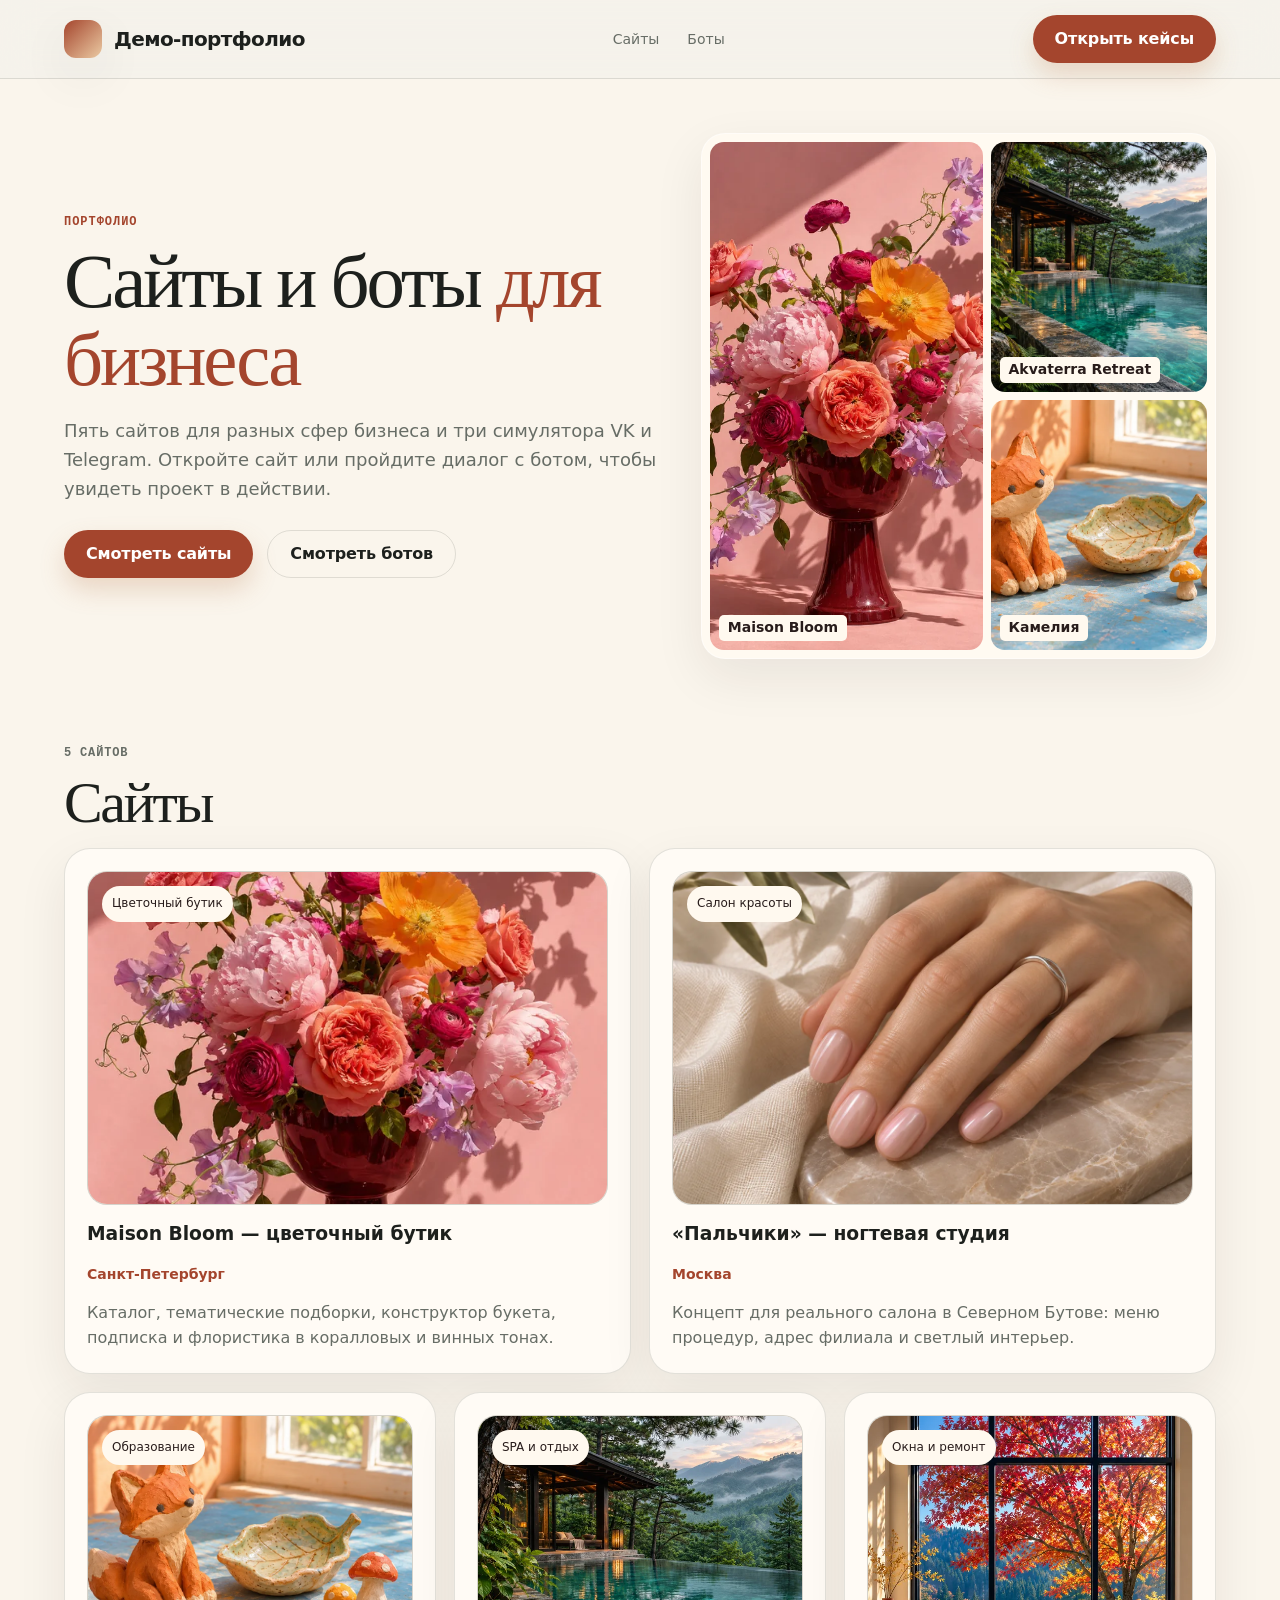
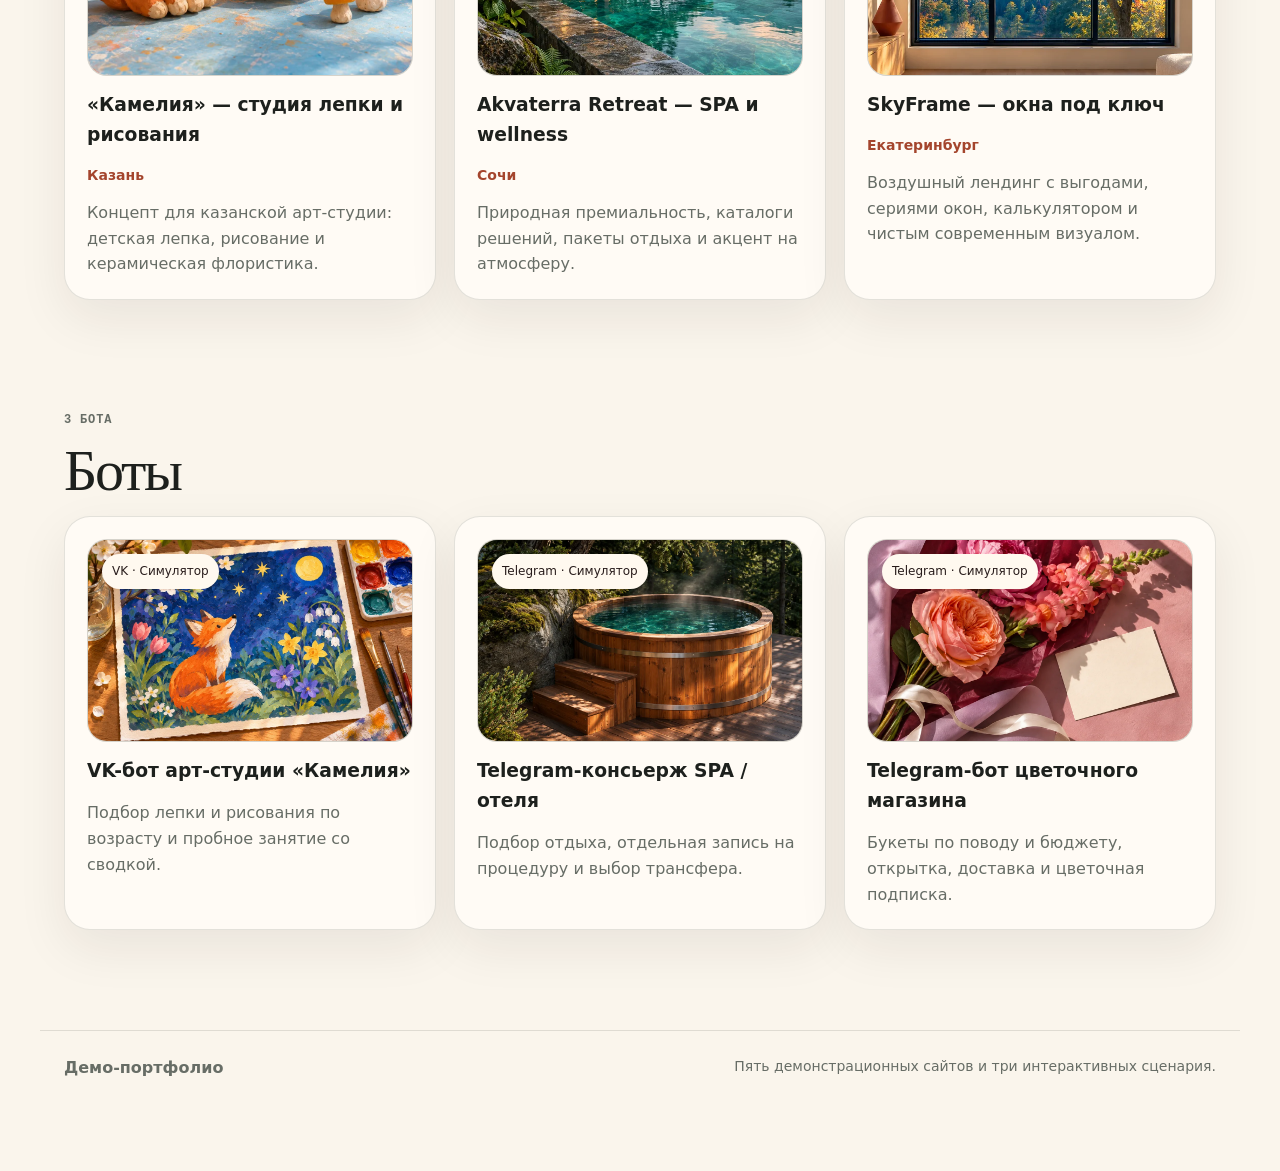
==== commit 932770d6: "Illustrate services and add a dimensional window estimate" ====
--- a/index.html
+++ b/index.html
@@ -4,8 +4,8 @@
 <title>Портфолио демо-кейсов — сайты и боты</title>
 <meta name="description" content="5 сайтов и 3 бота в продуманном визуальном стиле">
 <link rel="stylesheet" href="assets/styles.css">
-<link rel="stylesheet" href="assets/editorial.css">
-<link rel="stylesheet" href="assets/experience.css">
+<link rel="stylesheet" href="assets/editorial.css?v=visual-catalog">
+<link rel="stylesheet" href="assets/experience.css?v=visual-catalog">
 </head>
 <body class="portfolio-page">
 <div class="page">
@@ -13,18 +13,18 @@
 <section class="hero"><div class="container hero-grid"><div><div class="kicker">Портфолио</div><h1 class="display">Сайты и боты <strong>для бизнеса</strong></h1><p class="lead">Пять сайтов для разных сфер бизнеса и три симулятора VK и Telegram. Откройте сайт или пройдите диалог с ботом, чтобы увидеть проект в действии.</p><div class="hero-actions"><a class="btn" href="#sites">Смотреть сайты</a><a class="ghost" href="#bots">Смотреть ботов</a></div></div><div class="hero-visual portfolio-art">
   <a href="pages/site-flowers.html"><img src="assets/art/maison-bloom-preview.webp" alt="" fetchpriority="high"><span>Maison Bloom</span></a>
   <a href="pages/site-spa.html"><img src="assets/art/akvaterra-preview.webp" alt=""><span>Akvaterra Retreat</span></a>
-  <a href="pages/site-kids.html"><img src="assets/art/wonder-steps-preview.webp" alt=""><span>Wonder Steps</span></a>
+  <a href="pages/site-kids.html"><img src="assets/art/clay-fox.webp" alt=""><span>Камелия</span></a>
 </div>
 </div></section>
 <section class="section" id="sites"><div class="container"><div class="eyebrow">5 сайтов</div><h2 class="display" style="font-size:58px">Сайты</h2><div class="case-grid site-cases">
   <a class="case-card art-card" href="pages/site-flowers.html"><div class="case-thumb"><img src="assets/art/maison-bloom-preview.webp" alt="" loading="lazy" decoding="async"><span class="label">Цветочный бутик</span></div><h3>Maison Bloom — цветочный бутик</h3><p class="case-location">Санкт-Петербург</p><p class="muted">Каталог, тематические подборки, конструктор букета, подписка и флористика в коралловых и винных тонах.</p></a>
-  <a class="case-card art-card" href="pages/site-beauty.html"><div class="case-thumb"><img src="assets/art/luxe-atelier-preview.webp" alt="" loading="lazy" decoding="async"><span class="label">Салон красоты</span></div><h3>Luxe Atelier — салон красоты</h3><p class="case-location">Москва</p><p class="muted">Маникюр, эстетические услуги и запись в студию с тёплым камерным интерьером.</p></a>
-  <a class="case-card art-card" href="pages/site-kids.html"><div class="case-thumb"><img src="assets/art/wonder-steps-preview.webp" alt="" loading="lazy" decoding="async"><span class="label">Образование</span></div><h3>Wonder Steps — детский центр</h3><p class="case-location">Казань</p><p class="muted">Яркий дружелюбный сайт для кружков и занятий с маршрутами для родителей.</p></a>
+  <a class="case-card art-card" href="pages/site-beauty.html"><div class="case-thumb"><img src="assets/art/nail-pearl.webp" alt="" loading="lazy" decoding="async"><span class="label">Салон красоты</span></div><h3>«Пальчики» — ногтевая студия</h3><p class="case-location">Москва</p><p class="muted">Концепт для реального салона в Северном Бутове: меню процедур, адрес филиала и светлый интерьер.</p></a>
+  <a class="case-card art-card" href="pages/site-kids.html"><div class="case-thumb"><img src="assets/art/clay-fox.webp" alt="" loading="lazy" decoding="async"><span class="label">Образование</span></div><h3>«Камелия» — студия лепки и рисования</h3><p class="case-location">Казань</p><p class="muted">Концепт для казанской арт-студии: детская лепка, рисование и керамическая флористика.</p></a>
   <a class="case-card art-card" href="pages/site-spa.html"><div class="case-thumb"><img src="assets/art/akvaterra-preview.webp" alt="" loading="lazy" decoding="async"><span class="label">SPA и отдых</span></div><h3>Akvaterra Retreat — SPA и wellness</h3><p class="case-location">Сочи</p><p class="muted">Природная премиальность, каталоги решений, пакеты отдыха и акцент на атмосферу.</p></a>
   <a class="case-card art-card" href="pages/site-windows.html"><div class="case-thumb"><img src="assets/art/skyframe-preview.webp" alt="" loading="lazy" decoding="async"><span class="label">Окна и ремонт</span></div><h3>SkyFrame — окна под ключ</h3><p class="case-location">Екатеринбург</p><p class="muted">Воздушный лендинг с выгодами, сериями окон, калькулятором и чистым современным визуалом.</p></a>
 </div></div></section>
 <section class="section" id="bots"><div class="container"><div class="eyebrow">3 бота</div><h2 class="display" style="font-size:58px">Боты</h2><div class="case-grid bot-cases">
-  <a class="case-card art-card" href="pages/bot-vk-kids.html"><div class="case-thumb"><img src="assets/art/wonder-steps-detail.webp" alt="" loading="lazy" decoding="async"><span class="label">VK · Симулятор</span></div><h3>VK-бот детского центра</h3><p class="muted">Программы по возрасту, просмотр расписания и пробное занятие со сводкой.</p></a>
+  <a class="case-card art-card" href="pages/bot-vk-kids.html"><div class="case-thumb"><img src="assets/art/clay-paint.webp" alt="" loading="lazy" decoding="async"><span class="label">VK · Симулятор</span></div><h3>VK-бот арт-студии «Камелия»</h3><p class="muted">Подбор лепки и рисования по возрасту и пробное занятие со сводкой.</p></a>
   <a class="case-card art-card" href="pages/bot-tg-spa.html"><div class="case-thumb"><img src="assets/art/akvaterra-detail.webp" alt="" loading="lazy" decoding="async"><span class="label">Telegram · Симулятор</span></div><h3>Telegram-консьерж SPA / отеля</h3><p class="muted">Подбор отдыха, отдельная запись на процедуру и выбор трансфера.</p></a>
   <a class="case-card art-card" href="pages/bot-tg-flower.html"><div class="case-thumb"><img src="assets/art/maison-bloom-detail.webp" alt="" loading="lazy" decoding="async"><span class="label">Telegram · Симулятор</span></div><h3>Telegram-бот цветочного магазина</h3><p class="muted">Букеты по поводу и бюджету, открытка, доставка и цветочная подписка.</p></a>
 </div></div></section>
--- a/assets/editorial.css
+++ b/assets/editorial.css
@@ -16,16 +16,15 @@
 }
 
 .theme-beauty {
-  --bg: #21131b;
-  --surface: #31202a;
-  --surface-2: #402632;
-  --ink: #fff0ed;
-  --muted: #e1bec8;
-  --line: rgb(255 222 231 / .2);
-  --accent: #f3a8b1;
-  --action-ink: #3a1523;
-  --art-background: #4d2232;
-  --nav-tint: rgb(31 17 25 / .94);
+  --bg: #f8f5ed;
+  --surface: #fffdf8;
+  --surface-2: #e7eadf;
+  --ink: #252e23;
+  --muted: #53604f;
+  --line: rgb(45 60 42 / .17);
+  --accent: #4c634b;
+  --art-background: #d2d4bd;
+  --nav-tint: rgb(248 245 237 / .94);
 }
 
 .theme-kids {
@@ -93,8 +92,8 @@
 }
 .theme-flowers .project-hero { border-radius: 48% 48% 26px 26px / 27% 27% 26px 26px; }
 .theme-beauty .project-hero { border-radius: 6px; }
-.theme-beauty .btn { box-shadow: 0 12px 24px rgb(0 0 0 / .2); }
-.theme-beauty .cta-banner { background: linear-gradient(125deg, #4a2637, #291623); }
+.theme-beauty .btn { box-shadow: 0 12px 24px rgb(55 67 40 / .16); }
+.theme-beauty .cta-banner { background: #e5eadb; color: var(--ink); }
 .theme-kids .project-hero { border-radius: 38px 92px 38px 38px; transform: rotate(1deg); }
 .theme-kids .hero .display { font-family: var(--sans); font-weight: 800; }
 .theme-spa .project-hero { aspect-ratio: 1 / 1.08; border-radius: 14px 84px 14px 14px; }
--- a/assets/experience.css
+++ b/assets/experience.css
@@ -348,3 +348,152 @@
   [data-motion] .hero-motion::before, [data-motion] .hero-motion::after,
   .bot-message, .chat-summary { animation: none; }
 }
+
+.concept-note {
+  display: flex;
+  align-items: center;
+  justify-content: space-between;
+  gap: 6px 24px;
+  flex-wrap: wrap;
+  padding-block: 10px;
+  border-bottom: 1px solid var(--line);
+  color: var(--muted);
+  font-size: .875rem;
+}
+.concept-note p { margin: 0; }
+.concept-note strong, .concept-note a { color: var(--ink); }
+.concept-note a { text-decoration: underline; text-underline-offset: 3px; font-weight: 650; }
+.project-theme .hero .display { text-wrap: balance; overflow-wrap: anywhere; }
+.project-theme .catalog-photo-note { margin: -8px 0 17px; color: var(--muted); font-size: .9375rem; }
+
+.service-card, .catalog-card { --gallery-pad: 20px; }
+.card-photo {
+  width: calc(100% + 2 * var(--gallery-pad));
+  max-width: none;
+  margin: calc(-1 * var(--gallery-pad)) calc(-1 * var(--gallery-pad)) 15px;
+  aspect-ratio: 1.65;
+  object-fit: cover;
+  border-radius: 16px 16px 0 0;
+  background: var(--surface-2);
+}
+.service-card .card-photo { aspect-ratio: 2; }
+.theme-flowers .catalog-card .card-photo { aspect-ratio: 1.5; }
+.theme-windows .card-photo { object-position: center 55%; }
+.theme-kids .project-hero img, .theme-beauty .project-hero img { object-position: 54% center; }
+
+.contact-card, .measure-note {
+  background: var(--surface-2);
+  border-radius: 18px;
+  padding: clamp(16px, 3vw, 26px);
+}
+.contact-card { display: flex; align-items: start; justify-content: space-between; flex-wrap: wrap; gap: 15px; }
+.contact-card .section-heading, .feature-copy .section-heading:has(address) { margin-bottom: 0; }
+address { font-style: normal; font-weight: 750; margin-top: 10px; }
+.business-details { margin-block: 14px; }
+.business-details summary { cursor: pointer; min-height: 35px; }
+.business-details p { margin: 4px 0; color: var(--muted); }
+.feature-photo:has(figcaption) { aspect-ratio: auto; background: var(--surface); }
+.feature-photo:has(figcaption) img { height: auto; aspect-ratio: 1.5; }
+.feature-photo figcaption { padding: 8px 14px 12px; color: var(--muted); font-size: .875rem; }
+
+.window-layout {
+  display: grid;
+  grid-template-columns: minmax(0, .8fr) minmax(0, 1fr);
+  gap: clamp(20px, 3.5vw, 48px);
+  align-items: start;
+}
+.measure-note { margin-top: 18px; }
+.measure-note h3 { margin: 0; font-size: 1.3rem; }
+.measure-note p { margin: 8px 0 12px; color: var(--muted); }
+.window-product, .size-hint { grid-column: 1/-1; }
+.form-grid input {
+  width: 100%;
+  min-height: 44px;
+  padding: 6px 9px;
+  border-radius: 10px;
+  border: 1px solid var(--line);
+  color: var(--ink);
+  background: var(--surface);
+}
+.form-grid input[aria-invalid="true"] { border-color: #af2947; }
+.size-hint, .size-warning { margin: 0; color: var(--muted); font-size: .875rem; }
+.size-warning { margin-top: 10px; color: #9a2140; }
+.window-breakdown { margin: 20px 0 0; }
+.window-breakdown div {
+  display: flex;
+  flex-wrap: wrap;
+  justify-content: space-between;
+  gap: 2px 12px;
+  padding: 5px 0;
+  border-bottom: 1px solid var(--line);
+}
+.window-breakdown dt { color: var(--muted); }
+.window-breakdown dd { margin: 0; font-weight: 650; }
+
+.bloom-emblem {
+  position: absolute;
+  bottom: 6%;
+  inset-inline-end: 6%;
+  width: clamp(76px, 10vw, 125px);
+  aspect-ratio: 1;
+  border: 1px solid rgb(255 255 255 / .66);
+  border-radius: 50%;
+  background: rgb(255 244 237 / .84);
+  box-shadow: 0 8px 25px rgb(106 34 43 / .22);
+  backdrop-filter: blur(6px);
+  pointer-events: none;
+}
+.bloom-emblem i {
+  position: absolute;
+  bottom: 50%;
+  left: 50%;
+  margin-left: -13%;
+  width: 26%;
+  height: 37%;
+  border-radius: 80% 80% 55% 55%;
+  background: linear-gradient(#d44e7b, #f1adb9);
+  transform: rotate(var(--angle)) translateY(-8%);
+  transform-origin: 50% 100%;
+  animation: bloom-open 1.8s calc(var(--petal) * 72ms + .18s) cubic-bezier(.2,.7,.25,1) both;
+}
+.bloom-emblem i:nth-child(1) { --angle: 0deg; --petal: 0; }
+.bloom-emblem i:nth-child(2) { --angle: 51deg; --petal: 1; }
+.bloom-emblem i:nth-child(3) { --angle: 103deg; --petal: 2; }
+.bloom-emblem i:nth-child(4) { --angle: 154deg; --petal: 3; }
+.bloom-emblem i:nth-child(5) { --angle: 206deg; --petal: 4; }
+.bloom-emblem i:nth-child(6) { --angle: 257deg; --petal: 5; }
+.bloom-emblem i:nth-child(7) { --angle: 309deg; --petal: 6; }
+.bloom-emblem b { position: absolute; inset: 43%; background: #ffe1a7; border-radius: 50%; }
+.bloom-replay {
+  appearance: none;
+  display: inline-flex;
+  align-items: center;
+  min-height: 44px;
+  padding: 0 6px;
+  border: 0;
+  background: transparent;
+  color: var(--accent);
+  font: inherit;
+  font-weight: 700;
+  text-decoration: underline;
+  text-underline-offset: 4px;
+  cursor: pointer;
+}
+@keyframes bloom-open {
+  from { opacity: .22; transform: rotate(calc(var(--angle) - 40deg)) scale(.12, .27); }
+  to { opacity: 1; transform: rotate(var(--angle)) translateY(-8%) scale(1); }
+}
+
+@media (max-width: 900px) {
+  .window-layout { grid-template-columns: minmax(0, 1fr); }
+  .window-intro .feature-photo { max-height: 295px; }
+  .window-intro .measure-note { margin-top: 10px; }
+}
+@media (max-width: 620px) {
+  .catalog-card { --gallery-pad: 16px; }
+  .window-layout .form-grid label:has(select) { grid-column: 1/-1; }
+}
+@media (prefers-reduced-motion: reduce) {
+  .bloom-emblem i { animation: none; }
+  .bloom-replay { display: none; }
+}
